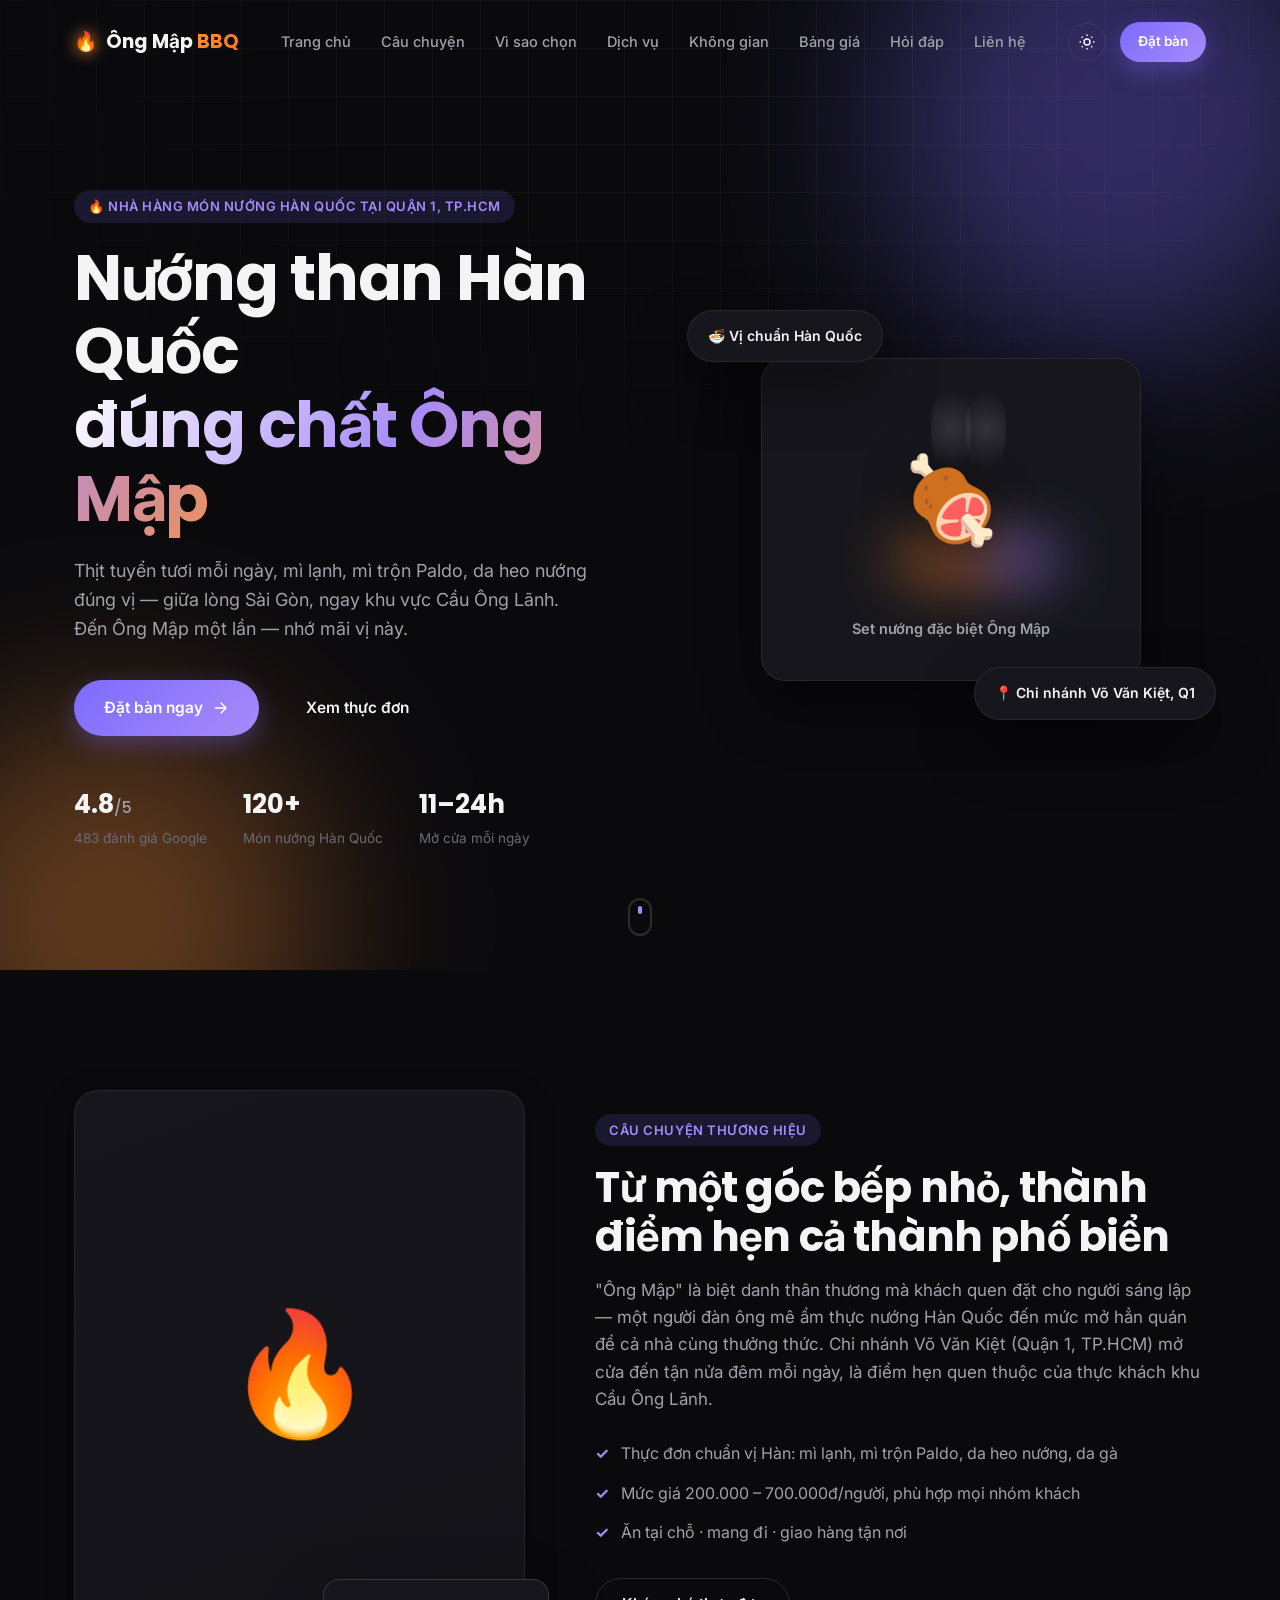
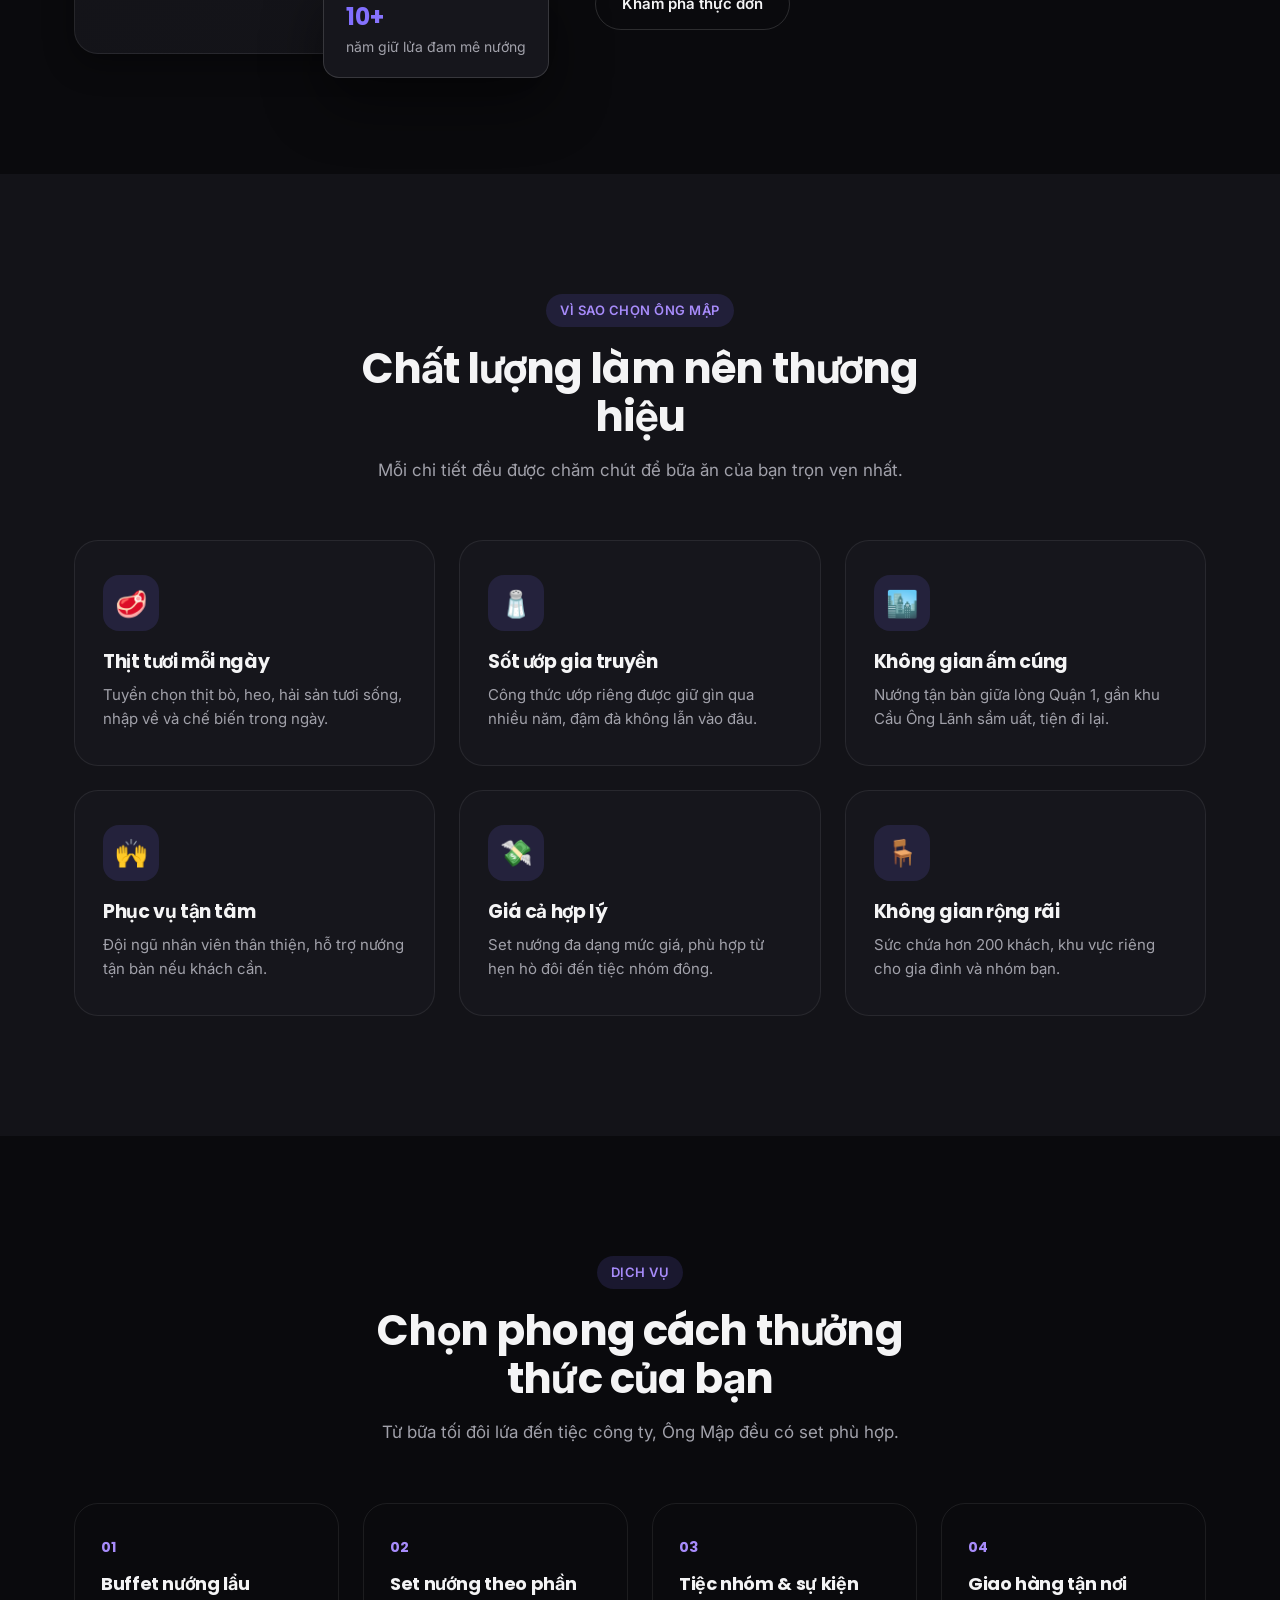
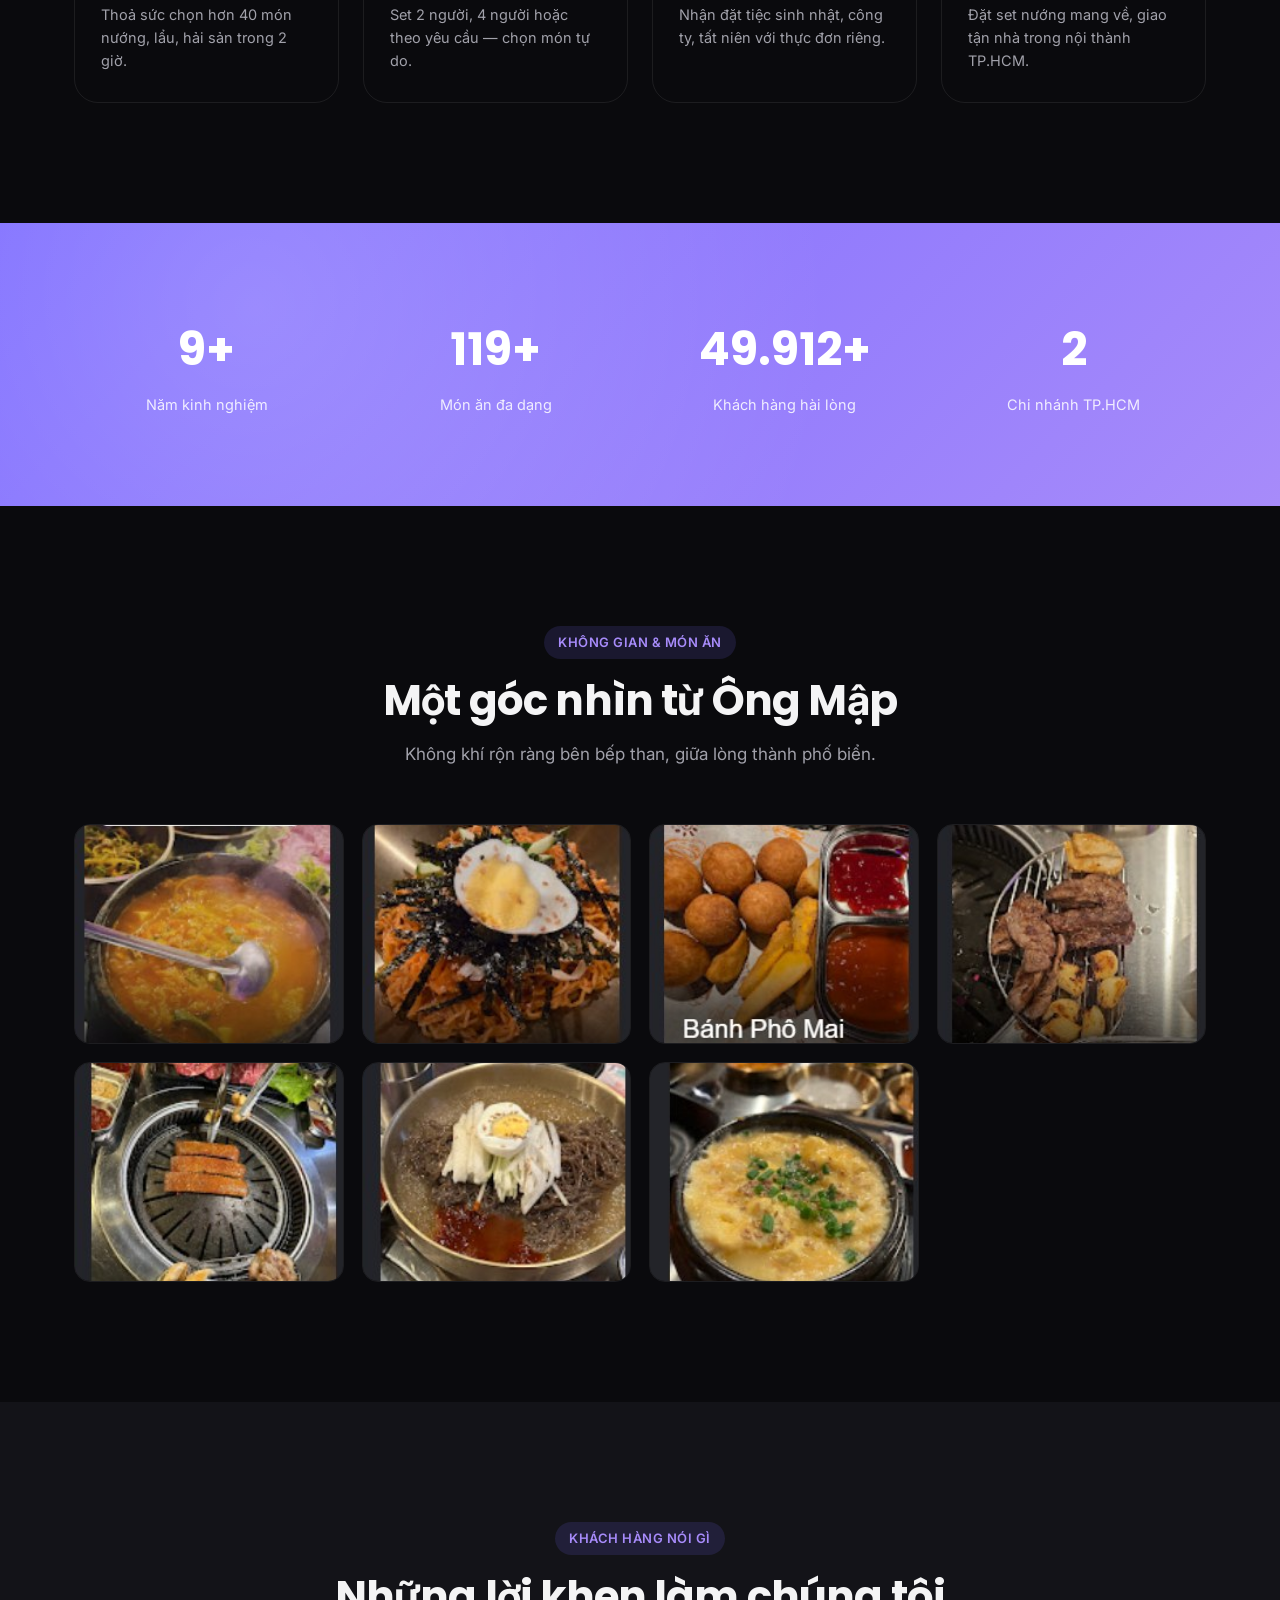
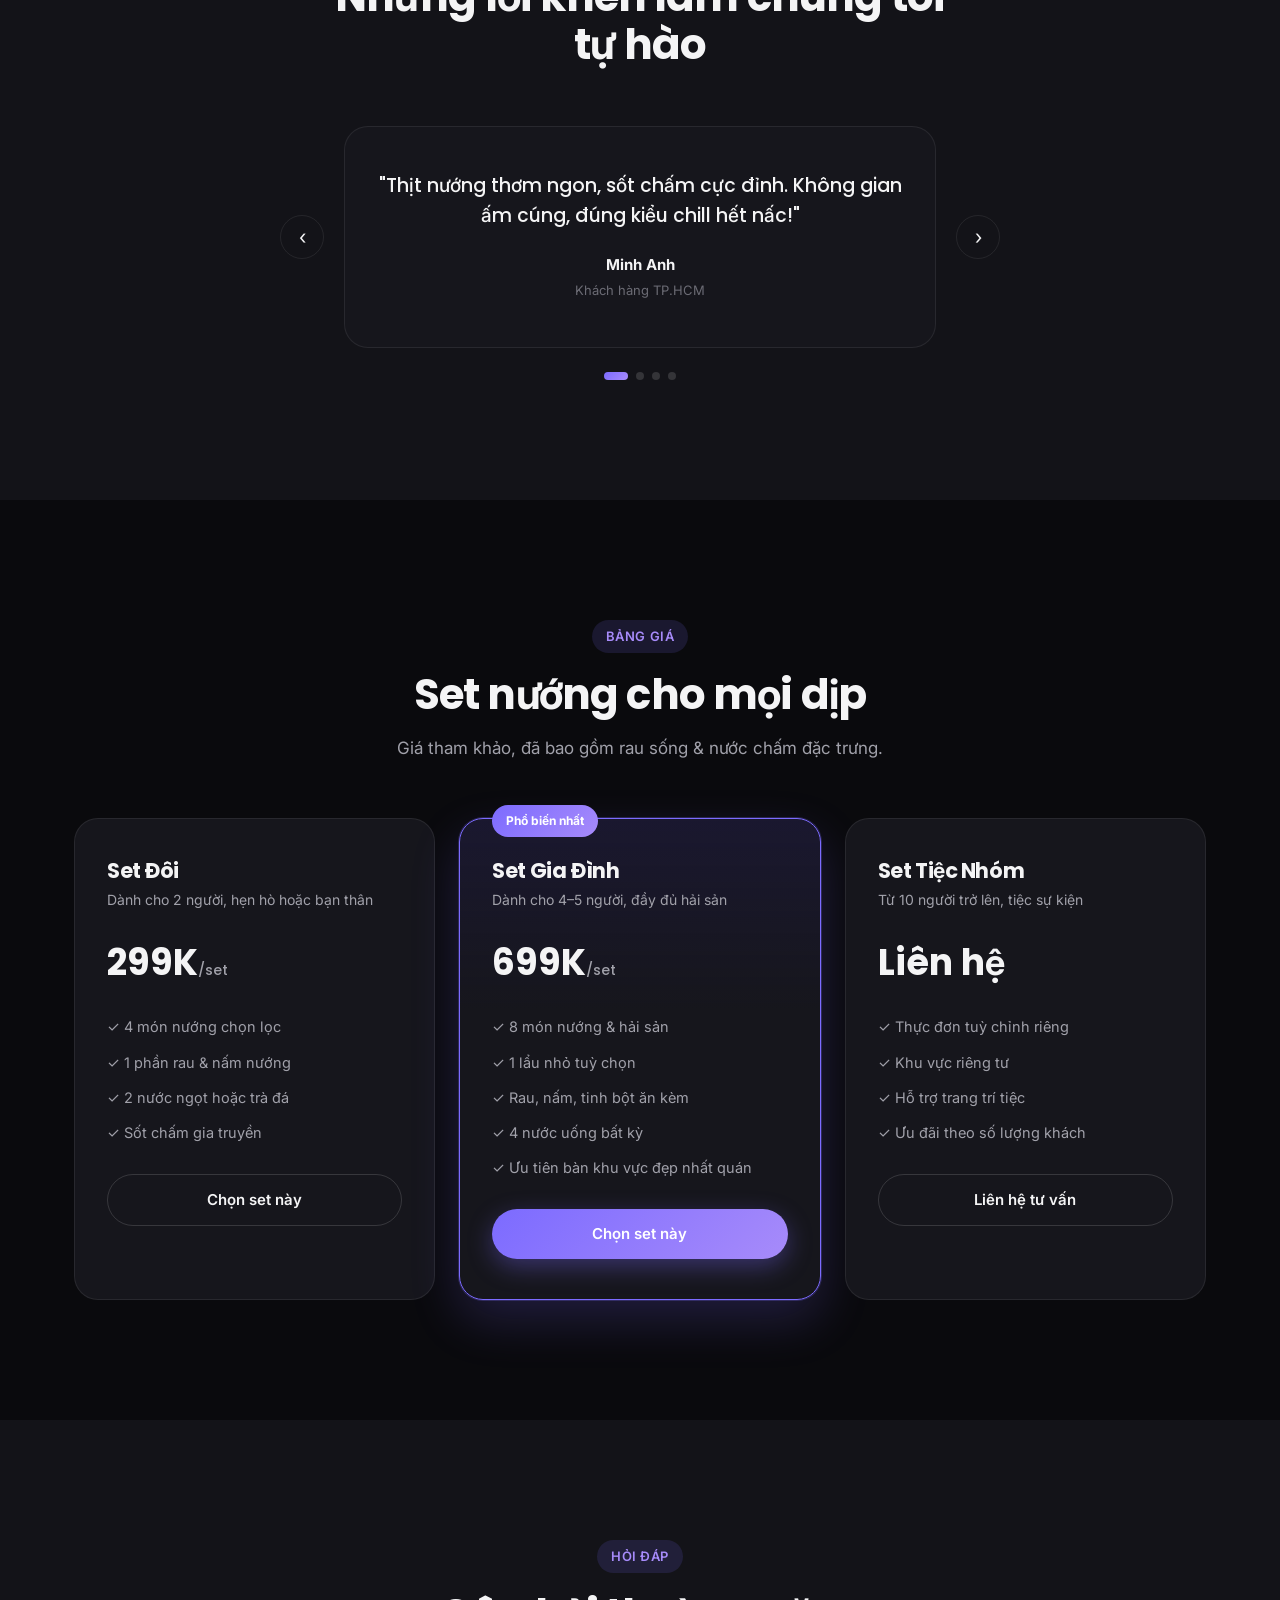
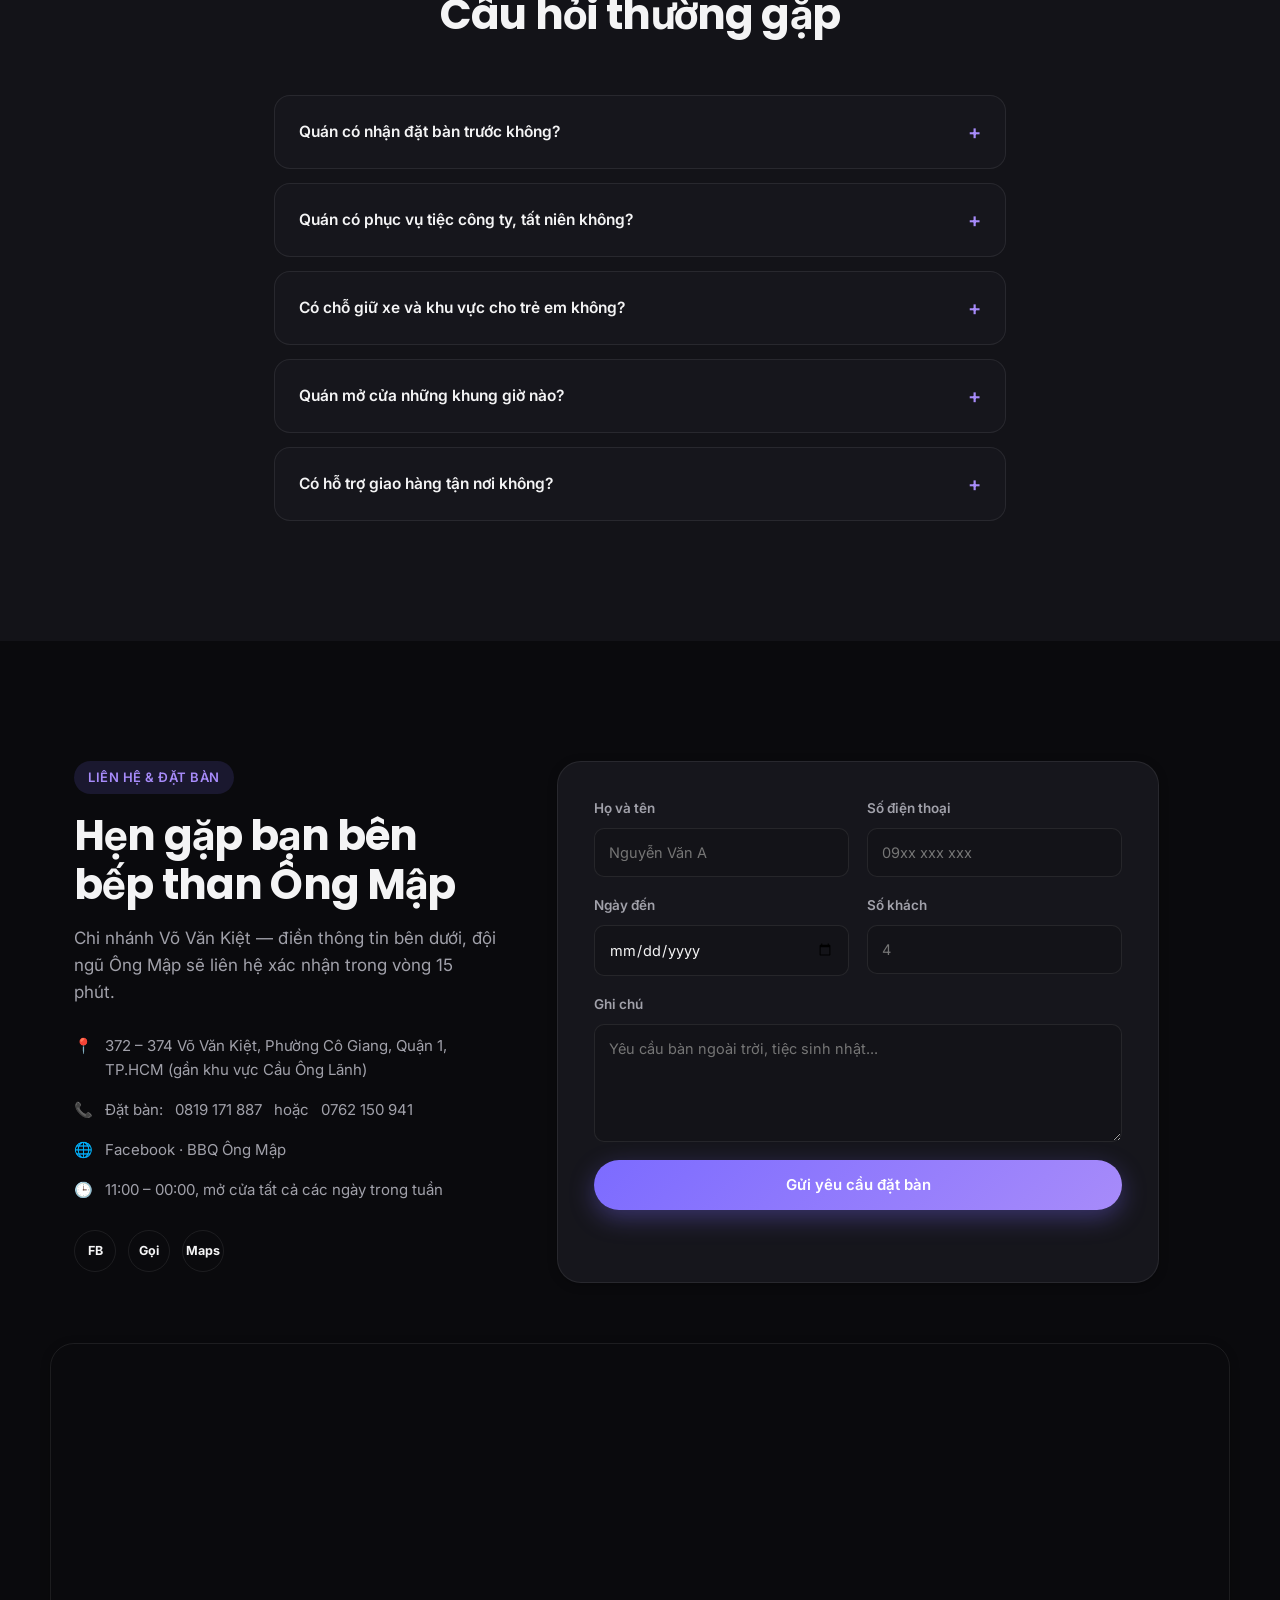
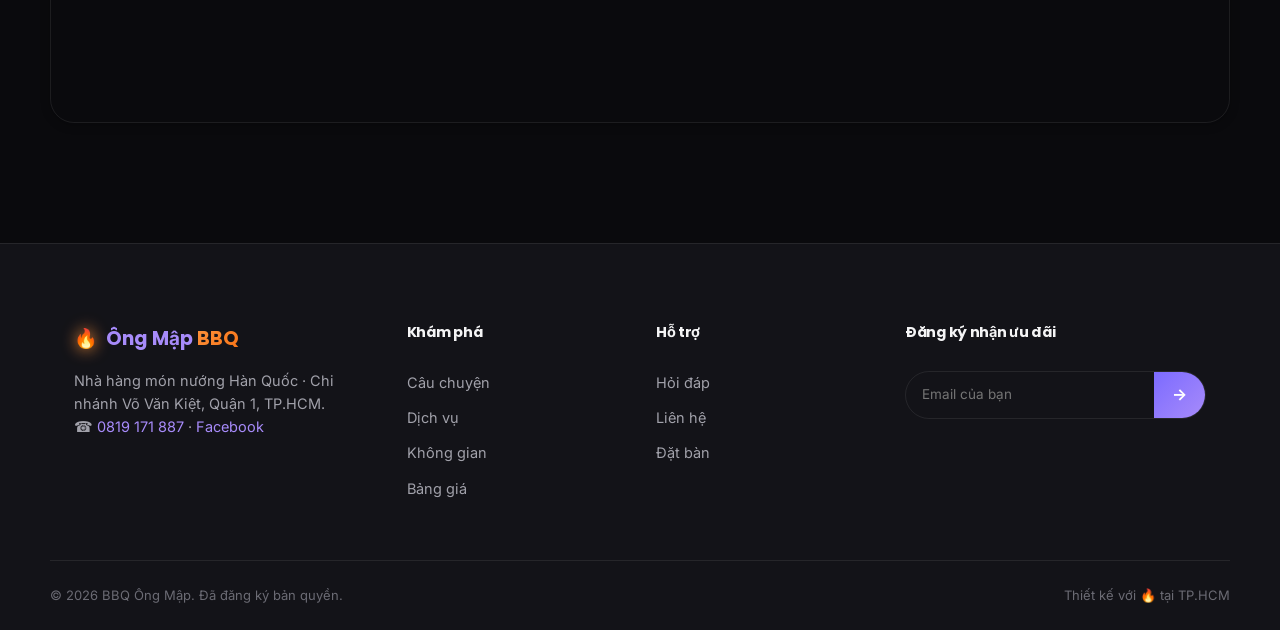
==== index.html @ 16e45ac0 "Add files via upload" ====
<!DOCTYPE html>
<html lang="vi">
<head>
  <meta charset="UTF-8" />
  <meta name="viewport" content="width=device-width, initial-scale=1.0" />
  <title>BBQ Ông Mập | Nhà hàng món nướng Hàn Quốc - Quận 1, TP.HCM</title>
  <meta name="description" content="BBQ Ông Mập — nhà hàng món nướng Hàn Quốc, chi nhánh Võ Văn Kiệt, Quận 1, TP.HCM. Ăn tại chỗ, mang đi, giao hàng. Đặt bàn ngay hôm nay." />
  <meta name="keywords" content="bbq ông mập, nướng hàn quốc quận 1, võ văn kiệt, cầu ông lãnh, đặt bàn bbq" />
  <meta name="author" content="BBQ Ông Mập" />
  <meta name="theme-color" content="#0a0a0d" />

  <!-- Open Graph -->
  <meta property="og:title" content="BBQ Ông Mập" />
  <meta property="og:description" content="Nhà hàng món nướng Hàn Quốc — 372-374 Võ Văn Kiệt, Quận 1, TP.HCM. Mở cửa 11:00 - 00:00 mỗi ngày. Đặt bàn ngay." />
  <meta property="og:type" content="website" />

  <link rel="icon" href="data:image/svg+xml,%3Csvg%20xmlns%3D%27http%3A//www.w3.org/2000/svg%27%20viewBox%3D%270%200%20100%20100%27%3E%3Ctext%20y%3D%27.9em%27%20font-size%3D%2790%27%3E%F0%9F%94%A5%3C/text%3E%3C/svg%3E" />

  <!-- Fonts -->
  <link rel="preconnect" href="https://fonts.googleapis.com" />
  <link rel="preconnect" href="https://fonts.gstatic.com" crossorigin />
  <link href="https://fonts.googleapis.com/css2?family=Poppins:wght@500;600;700;800&family=Inter:wght@400;500;600;700&display=swap" rel="stylesheet" />

  <link rel="stylesheet" href="style.css" />
</head>
<body>

  <!-- ================= LOADER ================= -->
  <div id="loader" class="loader" aria-hidden="true">
    <div class="loader__flame">
      <span></span><span></span><span></span>
    </div>
  </div>

  <!-- ================= NAVBAR ================= -->
  <header class="navbar" id="navbar">
    <div class="container navbar__inner">
      <a href="#home" class="navbar__logo" aria-label="Trang chủ BBQ Ông Mập">
        <span class="navbar__logo-icon">🔥</span>
        <span>Ông Mập <em>BBQ</em></span>
      </a>

      <nav class="navbar__nav" id="navMenu" aria-label="Điều hướng chính">
        <a href="#home">Trang chủ</a>
        <a href="#about">Câu chuyện</a>
        <a href="#features">Vì sao chọn</a>
        <a href="#services">Dịch vụ</a>
        <a href="#gallery">Không gian</a>
        <a href="#pricing">Bảng giá</a>
        <a href="#faq">Hỏi đáp</a>
        <a href="#contact">Liên hệ</a>
      </nav>

      <div class="navbar__actions">
        <button id="themeToggle" class="icon-btn" aria-label="Chuyển giao diện sáng / tối" title="Đổi giao diện">
          <svg class="icon-sun" viewBox="0 0 24 24" fill="none" stroke="currentColor" stroke-width="2"><circle cx="12" cy="12" r="4"/><path d="M12 2v2M12 20v2M4.9 4.9l1.4 1.4M17.7 17.7l1.4 1.4M2 12h2M20 12h2M4.9 19.1l1.4-1.4M17.7 6.3l1.4-1.4"/></svg>
          <svg class="icon-moon" viewBox="0 0 24 24" fill="none" stroke="currentColor" stroke-width="2"><path d="M21 12.8A9 9 0 1 1 11.2 3a7 7 0 0 0 9.8 9.8Z"/></svg>
        </button>
        <a href="#contact" class="btn btn--sm btn--primary">Đặt bàn</a>
        <button id="menuToggle" class="hamburger" aria-label="Mở menu" aria-expanded="false" aria-controls="navMenu">
          <span></span><span></span><span></span>
        </button>
      </div>
    </div>
  </header>

  <main>
    <!-- ================= HERO ================= -->
    <section class="hero" id="home">
      <div class="hero__bg" aria-hidden="true">
        <div class="hero__glow hero__glow--1"></div>
        <div class="hero__glow hero__glow--2"></div>
        <div class="hero__grid"></div>
      </div>

      <div class="container hero__inner">
        <div class="hero__text fade-up">
          <span class="eyebrow">🔥 Nhà hàng món nướng Hàn Quốc tại Quận 1, TP.HCM</span>
          <h1 class="hero__title">
            Nướng than Hàn Quốc<br />
            <span class="text-gradient">đúng chất Ông Mập</span>
          </h1>
          <p class="hero__subtitle">
            Thịt tuyển tươi mỗi ngày, mì lạnh, mì trộn Paldo, da heo nướng đúng vị —
            giữa lòng Sài Gòn, ngay khu vực Cầu Ông Lãnh. Đến Ông Mập một lần — nhớ mãi vị này.
          </p>
          <div class="hero__cta">
            <a href="#contact" class="btn btn--primary btn--lg" data-ripple>
              Đặt bàn ngay
              <svg viewBox="0 0 24 24" fill="none" stroke="currentColor" stroke-width="2"><path d="M5 12h14M13 5l7 7-7 7"/></svg>
            </a>
            <a href="#services" class="btn btn--ghost btn--lg" data-ripple>Xem thực đơn</a>
          </div>

          <div class="hero__badges">
            <div class="hero__badge">
              <strong>4.8<span>/5</span></strong>
              <p>483 đánh giá Google</p>
            </div>
            <div class="hero__badge">
              <strong>120+</strong>
              <p>Món nướng Hàn Quốc</p>
            </div>
            <div class="hero__badge">
              <strong>11–24h</strong>
              <p>Mở cửa mỗi ngày</p>
            </div>
          </div>
        </div>

        <div class="hero__visual fade-up" style="--delay:.15s">
          <div class="hero__card hero__card--main">
            <div class="grill" aria-hidden="true">
              <div class="grill__ember"></div>
              <div class="grill__ember grill__ember--2"></div>
              <div class="grill__smoke"></div>
              <div class="grill__smoke grill__smoke--2"></div>
              <span class="grill__emoji">🍖</span>
            </div>
            <p class="hero__card-caption">Set nướng đặc biệt Ông Mập</p>
          </div>
          <div class="hero__card hero__card--float hero__card--top">🍜 Vị chuẩn Hàn Quốc</div>
          <div class="hero__card hero__card--float hero__card--bottom">📍 Chi nhánh Võ Văn Kiệt, Q1</div>
        </div>
      </div>

      <div class="scroll-cue" aria-hidden="true"><span></span></div>
    </section>

    <!-- ================= ABOUT ================= -->
    <section class="section" id="about">
      <div class="container about">
        <div class="about__visual fade-up">
          <div class="about__frame">
            <span>🔥</span>
          </div>
          <div class="about__stat-chip fade-up" style="--delay:.1s">
            <strong>10+</strong> năm giữ lửa đam mê nướng
          </div>
        </div>
        <div class="about__content fade-up" style="--delay:.1s">
          <span class="eyebrow">Câu chuyện thương hiệu</span>
          <h2 class="section__title">Từ một góc bếp nhỏ, thành điểm hẹn cả thành phố biển</h2>
          <p class="section__desc">
            "Ông Mập" là biệt danh thân thương mà khách quen đặt cho người sáng lập —
            một người đàn ông mê ẩm thực nướng Hàn Quốc đến mức mở hẳn quán để cả nhà
            cùng thưởng thức. Chi nhánh Võ Văn Kiệt (Quận 1, TP.HCM) mở cửa đến tận
            nửa đêm mỗi ngày, là điểm hẹn quen thuộc của thực khách khu Cầu Ông Lãnh.
          </p>
          <ul class="about__list">
            <li><span>✓</span> Thực đơn chuẩn vị Hàn: mì lạnh, mì trộn Paldo, da heo nướng, da gà</li>
            <li><span>✓</span> Mức giá 200.000 – 700.000đ/người, phù hợp mọi nhóm khách</li>
            <li><span>✓</span> Ăn tại chỗ · mang đi · giao hàng tận nơi</li>
          </ul>
          <a href="#services" class="btn btn--outline">Khám phá thực đơn</a>
        </div>
      </div>
    </section>

    <!-- ================= FEATURES ================= -->
    <section class="section section--muted" id="features">
      <div class="container">
        <div class="section__head fade-up">
          <span class="eyebrow">Vì sao chọn Ông Mập</span>
          <h2 class="section__title">Chất lượng làm nên thương hiệu</h2>
          <p class="section__desc">Mỗi chi tiết đều được chăm chút để bữa ăn của bạn trọn vẹn nhất.</p>
        </div>

        <div class="grid grid--3">
          <article class="card fade-up">
            <div class="card__icon">🥩</div>
            <h3>Thịt tươi mỗi ngày</h3>
            <p>Tuyển chọn thịt bò, heo, hải sản tươi sống, nhập về và chế biến trong ngày.</p>
          </article>
          <article class="card fade-up" style="--delay:.05s">
            <div class="card__icon">🧂</div>
            <h3>Sốt ướp gia truyền</h3>
            <p>Công thức ướp riêng được giữ gìn qua nhiều năm, đậm đà không lẫn vào đâu.</p>
          </article>
          <article class="card fade-up" style="--delay:.1s">
            <div class="card__icon">🏙️</div>
            <h3>Không gian ấm cúng</h3>
            <p>Nướng tận bàn giữa lòng Quận 1, gần khu Cầu Ông Lãnh sầm uất, tiện đi lại.</p>
          </article>
          <article class="card fade-up" style="--delay:.15s">
            <div class="card__icon">🙌</div>
            <h3>Phục vụ tận tâm</h3>
            <p>Đội ngũ nhân viên thân thiện, hỗ trợ nướng tận bàn nếu khách cần.</p>
          </article>
          <article class="card fade-up" style="--delay:.2s">
            <div class="card__icon">💸</div>
            <h3>Giá cả hợp lý</h3>
            <p>Set nướng đa dạng mức giá, phù hợp từ hẹn hò đôi đến tiệc nhóm đông.</p>
          </article>
          <article class="card fade-up" style="--delay:.25s">
            <div class="card__icon">🪑</div>
            <h3>Không gian rộng rãi</h3>
            <p>Sức chứa hơn 200 khách, khu vực riêng cho gia đình và nhóm bạn.</p>
          </article>
        </div>
      </div>
    </section>

    <!-- ================= SERVICES ================= -->
    <section class="section" id="services">
      <div class="container">
        <div class="section__head fade-up">
          <span class="eyebrow">Dịch vụ</span>
          <h2 class="section__title">Chọn phong cách thưởng thức của bạn</h2>
          <p class="section__desc">Từ bữa tối đôi lứa đến tiệc công ty, Ông Mập đều có set phù hợp.</p>
        </div>

        <div class="grid grid--4 services">
          <article class="service fade-up">
            <span class="service__num">01</span>
            <h3>Buffet nướng lẩu</h3>
            <p>Thoả sức chọn hơn 40 món nướng, lẩu, hải sản trong 2 giờ.</p>
          </article>
          <article class="service fade-up" style="--delay:.05s">
            <span class="service__num">02</span>
            <h3>Set nướng theo phần</h3>
            <p>Set 2 người, 4 người hoặc theo yêu cầu — chọn món tự do.</p>
          </article>
          <article class="service fade-up" style="--delay:.1s">
            <span class="service__num">03</span>
            <h3>Tiệc nhóm &amp; sự kiện</h3>
            <p>Nhận đặt tiệc sinh nhật, công ty, tất niên với thực đơn riêng.</p>
          </article>
          <article class="service fade-up" style="--delay:.15s">
            <span class="service__num">04</span>
            <h3>Giao hàng tận nơi</h3>
            <p>Đặt set nướng mang về, giao tận nhà trong nội thành TP.HCM.</p>
          </article>
        </div>
      </div>
    </section>

    <!-- ================= STATISTICS ================= -->
    <section class="stats" id="stats">
      <div class="container grid grid--4">
        <div class="stat fade-up">
          <span class="stat__num" data-count="10">0</span><span class="stat__suffix">+</span>
          <p>Năm kinh nghiệm</p>
        </div>
        <div class="stat fade-up" style="--delay:.05s">
          <span class="stat__num" data-count="120">0</span><span class="stat__suffix">+</span>
          <p>Món ăn đa dạng</p>
        </div>
        <div class="stat fade-up" style="--delay:.1s">
          <span class="stat__num" data-count="50000">0</span><span class="stat__suffix">+</span>
          <p>Khách hàng hài lòng</p>
        </div>
        <div class="stat fade-up" style="--delay:.15s">
          <span class="stat__num" data-count="3">0</span><span class="stat__suffix"></span>
          <p>Chi nhánh TP.HCM</p>
        </div>
      </div>
    </section>

    <!-- ================= GALLERY ================= -->
    <section class="section" id="gallery">
      <div class="container">
        <div class="section__head fade-up">
          <span class="eyebrow">Không gian &amp; món ăn</span>
          <h2 class="section__title">Một góc nhìn từ Ông Mập</h2>
          <p class="section__desc">Không khí rộn ràng bên bếp than, giữa lòng thành phố biển.</p>
        </div>

        <div class="gallery">
          <figure class="gallery__item fade-up">
            <img src="[data-uri]" alt="Kimchi jjigae Ông Mập" loading="lazy" width="228" height="287" class="gallery__img" />
            <figcaption>Kimchi</figcaption>
          </figure>
          <figure class="gallery__item fade-up" style="--delay:.05s">
            <img src="[data-uri]" alt="Mì trộn Hàn Quốc" loading="lazy" width="228" height="287" class="gallery__img" />
            <figcaption>Mì Trộn</figcaption>
          </figure>
          <figure class="gallery__item fade-up" style="--delay:.1s">
            <img src="[data-uri]" alt="Bánh phô mai viên chiên" loading="lazy" width="229" height="287" class="gallery__img" />
            <figcaption>Bánh Phô Mai Viên</figcaption>
          </figure>
          <figure class="gallery__item fade-up" style="--delay:.15s">
            <img src="[data-uri]" alt="Ẩn chỉ sạn và galbisal nướng" loading="lazy" width="228" height="287" class="gallery__img" />
            <figcaption>Ẩn Chỉ Sạn &amp; Galbisal</figcaption>
          </figure>
          <figure class="gallery__item fade-up" style="--delay:.2s">
            <img src="[data-uri]" alt="Nướng tận bàn phong cách Hàn Quốc" loading="lazy" width="229" height="287" class="gallery__img" />
            <figcaption>Nướng Tận Bàn</figcaption>
          </figure>
          <figure class="gallery__item fade-up" style="--delay:.25s">
            <img src="[data-uri]" alt="Mì lạnh naengmyeon" loading="lazy" width="228" height="287" class="gallery__img" />
            <figcaption>Mì Lạnh</figcaption>
          </figure>
          <figure class="gallery__item fade-up" style="--delay:.3s">
            <img src="[data-uri]" alt="Canh trứng hấp nóng hổi" loading="lazy" width="229" height="287" class="gallery__img" />
            <figcaption>Canh Trứng Hấp</figcaption>
          </figure>
        </div>
      </div>
    </section>

    <!-- ================= TESTIMONIALS ================= -->
    <section class="section section--muted" id="testimonials">
      <div class="container">
        <div class="section__head fade-up">
          <span class="eyebrow">Khách hàng nói gì</span>
          <h2 class="section__title">Những lời khen làm chúng tôi tự hào</h2>
        </div>

        <div class="testimonial fade-up" id="testimonial" data-index="0">
          <button class="testimonial__arrow testimonial__arrow--prev" id="testiPrev" aria-label="Đánh giá trước">‹</button>

          <div class="testimonial__track" id="testiTrack">
            <blockquote class="testimonial__slide">
              <p>"Thịt nướng thơm ngon, sốt chấm cực đỉnh. Không gian ấm cúng, đúng kiểu chill hết nấc!"</p>
              <footer><strong>Minh Anh</strong><span>Khách hàng TP.HCM</span></footer>
            </blockquote>
            <blockquote class="testimonial__slide">
              <p>"Đặt tiệc công ty 30 người, phục vụ rất chu đáo, món ăn ra nhanh và luôn nóng hổi."</p>
              <footer><strong>Quốc Huy</strong><span>Quản lý doanh nghiệp</span></footer>
            </blockquote>
            <blockquote class="testimonial__slide">
              <p>"Gia đình mình quay lại đây lần thứ 5 rồi, các bé rất thích hải sản nướng ở đây."</p>
              <footer><strong>Thu Trang</strong><span>Khách hàng Quận 1, TP.HCM</span></footer>
            </blockquote>
            <blockquote class="testimonial__slide">
              <p>"Không gian đẹp, giá hợp lý so với chất lượng. Chắc chắn sẽ giới thiệu cho bạn bè."</p>
              <footer><strong>Đăng Khoa</strong><span>Food blogger</span></footer>
            </blockquote>
          </div>

          <button class="testimonial__arrow testimonial__arrow--next" id="testiNext" aria-label="Đánh giá tiếp theo">›</button>
        </div>

        <div class="testimonial__dots" id="testiDots"></div>
      </div>
    </section>

    <!-- ================= PRICING ================= -->
    <section class="section" id="pricing">
      <div class="container">
        <div class="section__head fade-up">
          <span class="eyebrow">Bảng giá</span>
          <h2 class="section__title">Set nướng cho mọi dịp</h2>
          <p class="section__desc">Giá tham khảo, đã bao gồm rau sống &amp; nước chấm đặc trưng.</p>
        </div>

        <div class="grid grid--3 pricing">
          <article class="price-card fade-up">
            <h3>Set Đôi</h3>
            <p class="price-card__desc">Dành cho 2 người, hẹn hò hoặc bạn thân</p>
            <div class="price-card__price">299K<span>/set</span></div>
            <ul>
              <li>✓ 4 món nướng chọn lọc</li>
              <li>✓ 1 phần rau &amp; nấm nướng</li>
              <li>✓ 2 nước ngọt hoặc trà đá</li>
              <li>✓ Sốt chấm gia truyền</li>
            </ul>
            <a href="#contact" class="btn btn--outline btn--block">Chọn set này</a>
          </article>

          <article class="price-card price-card--highlight fade-up" style="--delay:.05s">
            <span class="price-card__tag">Phổ biến nhất</span>
            <h3>Set Gia Đình</h3>
            <p class="price-card__desc">Dành cho 4–5 người, đầy đủ hải sản</p>
            <div class="price-card__price">699K<span>/set</span></div>
            <ul>
              <li>✓ 8 món nướng &amp; hải sản</li>
              <li>✓ 1 lẩu nhỏ tuỳ chọn</li>
              <li>✓ Rau, nấm, tinh bột ăn kèm</li>
              <li>✓ 4 nước uống bất kỳ</li>
              <li>✓ Ưu tiên bàn khu vực đẹp nhất quán</li>
            </ul>
            <a href="#contact" class="btn btn--primary btn--block">Chọn set này</a>
          </article>

          <article class="price-card fade-up" style="--delay:.1s">
            <h3>Set Tiệc Nhóm</h3>
            <p class="price-card__desc">Từ 10 người trở lên, tiệc sự kiện</p>
            <div class="price-card__price">Liên hệ</div>
            <ul>
              <li>✓ Thực đơn tuỳ chỉnh riêng</li>
              <li>✓ Khu vực riêng tư</li>
              <li>✓ Hỗ trợ trang trí tiệc</li>
              <li>✓ Ưu đãi theo số lượng khách</li>
            </ul>
            <a href="#contact" class="btn btn--outline btn--block">Liên hệ tư vấn</a>
          </article>
        </div>
      </div>
    </section>

    <!-- ================= FAQ ================= -->
    <section class="section section--muted" id="faq">
      <div class="container faq">
        <div class="section__head fade-up">
          <span class="eyebrow">Hỏi đáp</span>
          <h2 class="section__title">Câu hỏi thường gặp</h2>
        </div>

        <div class="faq__list fade-up">
          <div class="faq__item">
            <button class="faq__q" aria-expanded="false">
              Quán có nhận đặt bàn trước không?
              <span class="faq__icon">+</span>
            </button>
            <div class="faq__a"><p>Có. Bạn có thể đặt bàn qua form liên hệ, hotline hoặc fanpage. Nên đặt trước 2–3 giờ vào cuối tuần để có chỗ ngồi ưng ý.</p></div>
          </div>
          <div class="faq__item">
            <button class="faq__q" aria-expanded="false">
              Quán có phục vụ tiệc công ty, tất niên không?
              <span class="faq__icon">+</span>
            </button>
            <div class="faq__a"><p>Ông Mập nhận đặt tiệc từ 10 khách trở lên với thực đơn tuỳ chỉnh, khu vực riêng và hỗ trợ trang trí theo yêu cầu.</p></div>
          </div>
          <div class="faq__item">
            <button class="faq__q" aria-expanded="false">
              Có chỗ giữ xe và khu vực cho trẻ em không?
              <span class="faq__icon">+</span>
            </button>
            <div class="faq__a"><p>Quán có bãi giữ xe miễn phí và khu vực bàn ghế phù hợp cho gia đình có trẻ nhỏ, gần khu vui chơi ngoài trời.</p></div>
          </div>
          <div class="faq__item">
            <button class="faq__q" aria-expanded="false">
              Quán mở cửa những khung giờ nào?
              <span class="faq__icon">+</span>
            </button>
            <div class="faq__a"><p>Ông Mập mở cửa từ 11:00 đến 00:00 tất cả các ngày trong tuần, kể cả lễ Tết (trừ thông báo riêng).</p></div>
          </div>
          <div class="faq__item">
            <button class="faq__q" aria-expanded="false">
              Có hỗ trợ giao hàng tận nơi không?
              <span class="faq__icon">+</span>
            </button>
            <div class="faq__a"><p>Có, quán giao set nướng mang về trong bán kính nội thành TP.HCM. Vui lòng gọi hotline để được hỗ trợ đặt hàng nhanh nhất.</p></div>
          </div>
        </div>
      </div>
    </section>

    <!-- ================= CONTACT ================= -->
    <section class="section" id="contact">
      <div class="container contact">
        <div class="contact__info fade-up">
          <span class="eyebrow">Liên hệ &amp; đặt bàn</span>
          <h2 class="section__title">Hẹn gặp bạn bên bếp than Ông Mập</h2>
          <p class="section__desc">Chi nhánh Võ Văn Kiệt — điền thông tin bên dưới, đội ngũ Ông Mập sẽ liên hệ xác nhận trong vòng 15 phút.</p>

          <ul class="contact__list">
            <li><span>📍</span> 372 – 374 Võ Văn Kiệt, Phường Cô Giang, Quận 1, TP.HCM (gần khu vực Cầu Ông Lãnh)</li>
            <li><span>📞</span> Đặt bàn: <a href="tel:0819171887">0819 171 887</a> hoặc <a href="tel:0762150941">0762 150 941</a></li>
            <li><span>🌐</span> <a href="https://www.facebook.com/profile.php?id=100095370390204" target="_blank" rel="noopener">Facebook · BBQ Ông Mập</a></li>
            <li><span>🕒</span> 11:00 – 00:00, mở cửa tất cả các ngày trong tuần</li>
          </ul>

          <div class="contact__socials">
            <a href="https://www.facebook.com/profile.php?id=100095370390204" target="_blank" rel="noopener" aria-label="Facebook">FB</a>
            <a href="tel:0819171887" aria-label="Gọi điện">Gọi</a>
            <a href="https://www.google.com/maps/search/?api=1&query=372-374+V%C3%B5+V%C4%83n+Ki%E1%BB%87t+Ph%C6%B0%E1%BB%9Dng+C%C3%B4+Giang+Qu%E1%BA%ADn+1+TP.HCM" target="_blank" rel="noopener" aria-label="Chỉ đường Google Maps">Maps</a>
          </div>
        </div>

        <form class="contact__form fade-up" id="contactForm" style="--delay:.1s" novalidate>
          <input type="checkbox" name="botcheck" style="display:none" tabindex="-1" autocomplete="off" />
          <div class="form-row">
            <div class="form-group">
              <label for="name">Họ và tên</label>
              <input type="text" id="name" name="name" placeholder="Nguyễn Văn A" required />
            </div>
            <div class="form-group">
              <label for="phone">Số điện thoại</label>
              <input type="tel" id="phone" name="phone" placeholder="09xx xxx xxx" required />
            </div>
          </div>
          <div class="form-row">
            <div class="form-group">
              <label for="date">Ngày đến</label>
              <input type="date" id="date" name="date" />
            </div>
            <div class="form-group">
              <label for="guests">Số khách</label>
              <input type="number" id="guests" name="guests" min="1" placeholder="4" />
            </div>
          </div>
          <div class="form-group">
            <label for="message">Ghi chú</label>
            <textarea id="message" name="message" rows="4" placeholder="Yêu cầu bàn ngoài trời, tiệc sinh nhật..."></textarea>
          </div>
          <button type="submit" class="btn btn--primary btn--block" data-ripple>Gửi yêu cầu đặt bàn</button>
          <p class="form-note" id="formNote" role="status" aria-live="polite"></p>
        </form>
      </div>

      <div class="container map-wrap fade-up" style="--delay:.15s">
        <iframe
          src="https://www.google.com/maps?q=372-374+V%C3%B5+V%C4%83n+Ki%E1%BB%87t%2C+Ph%C6%B0%E1%BB%9Dng+C%C3%B4+Giang%2C+Qu%E1%BA%ADn+1%2C+TP.HCM&output=embed"
          width="100%" height="100%" style="border:0;" loading="lazy"
          referrerpolicy="no-referrer-when-downgrade"
          title="Bản đồ BBQ Ông Mập - Chi nhánh Võ Văn Kiệt"></iframe>
      </div>
    </section>
  </main>

  <!-- ================= FOOTER ================= -->
  <footer class="footer">
    <div class="container footer__inner">
      <div class="footer__brand">
        <a href="#home" class="navbar__logo">
          <span class="navbar__logo-icon">🔥</span>
          <span>Ông Mập <em>BBQ</em></span>
        </a>
        <p>Nhà hàng món nướng Hàn Quốc · Chi nhánh Võ Văn Kiệt, Quận 1, TP.HCM.<br />
          ☎ <a href="tel:0819171887">0819 171 887</a> · <a href="https://www.facebook.com/profile.php?id=100095370390204" target="_blank" rel="noopener">Facebook</a></p>
      </div>

      <div class="footer__col">
        <h4>Khám phá</h4>
        <a href="#about">Câu chuyện</a>
        <a href="#services">Dịch vụ</a>
        <a href="#gallery">Không gian</a>
        <a href="#pricing">Bảng giá</a>
      </div>

      <div class="footer__col">
        <h4>Hỗ trợ</h4>
        <a href="#faq">Hỏi đáp</a>
        <a href="#contact">Liên hệ</a>
        <a href="#contact">Đặt bàn</a>
      </div>

      <div class="footer__col">
        <h4>Đăng ký nhận ưu đãi</h4>
        <form class="footer__newsletter" id="newsletterForm">
          <input type="email" placeholder="Email của bạn" required aria-label="Email" />
          <button type="submit" aria-label="Đăng ký">→</button>
        </form>
      </div>
    </div>

    <div class="container footer__bottom">
      <p>© <span id="year"></span> BBQ Ông Mập. Đã đăng ký bản quyền.</p>
      <p>Thiết kế với 🔥 tại TP.HCM</p>
    </div>
  </footer>

  <a href="#home" id="backToTop" class="back-to-top" aria-label="Lên đầu trang">↑</a>

  <script src="script.js"></script>
</body>
</html>
---- style.css ----
/* ==========================================================================
   BBQ ÔNG MẬP VŨNG TÀU — STYLESHEET
   Cấu trúc: 1.Reset 2.Tokens 3.Base 4.Utilities 5.Loader 6.Navbar
   7.Hero 8.Sections chung 9.About 10.Features/Cards 11.Services
   12.Stats 13.Gallery 14.Testimonials 15.Pricing 16.FAQ 17.Contact
   18.Footer 19.Buttons 20.Animations 21.Responsive
   ========================================================================== */

/* ----------------------------- 1. RESET ---------------------------------- */
*, *::before, *::after { box-sizing: border-box; margin: 0; padding: 0; }
html { scroll-behavior: smooth; }
img, svg { display: block; max-width: 100%; }
a { text-decoration: none; color: inherit; }
button { font: inherit; cursor: pointer; border: none; background: none; color: inherit; }
ul { list-style: none; }
input, textarea { font: inherit; color: inherit; }

/* ----------------------------- 2. DESIGN TOKENS --------------------------- */
:root {
  /* Dark theme (mặc định) */
  --bg: #0a0a0d;
  --bg-elevated: #131318;
  --bg-card: #16161c;
  --bg-card-hover: #1c1c24;
  --border: rgba(255, 255, 255, 0.08);
  --border-strong: rgba(255, 255, 255, 0.14);
  --text: #f4f4f5;
  --text-muted: #a1a1aa;
  --text-dim: #6b6b74;

  --accent-1: #7c6bff;
  --accent-2: #a78bfa;
  --accent-soft: rgba(124, 107, 255, 0.14);
  --ember-1: #fb923c;
  --ember-2: #f97316;

  --gradient-brand: linear-gradient(135deg, var(--accent-1), var(--accent-2));
  --gradient-ember: linear-gradient(135deg, var(--ember-1), var(--ember-2));
  --gradient-text: linear-gradient(120deg, #ffffff 0%, var(--accent-2) 55%, var(--ember-1) 110%);

  --shadow-sm: 0 2px 10px rgba(0,0,0,.25);
  --shadow-md: 0 10px 30px rgba(0,0,0,.35);
  --shadow-lg: 0 25px 60px rgba(0,0,0,.45);
  --shadow-glow: 0 0 0 1px rgba(124,107,255,.25), 0 20px 50px rgba(124,107,255,.20);

  --radius-sm: 10px;
  --radius-md: 16px;
  --radius-lg: 24px;
  --radius-full: 999px;

  --font-display: 'Poppins', 'Inter', sans-serif;
  --font-body: 'Inter', sans-serif;

  --ease: cubic-bezier(.16,.84,.44,1);
  --container: 1180px;
}

[data-theme="light"] {
  --bg: #fafaf9;
  --bg-elevated: #ffffff;
  --bg-card: #ffffff;
  --bg-card-hover: #f4f4f6;
  --border: rgba(15, 15, 20, 0.08);
  --border-strong: rgba(15, 15, 20, 0.14);
  --text: #18181b;
  --text-muted: #52525b;
  --text-dim: #8b8b93;
  --accent-soft: rgba(124, 107, 255, 0.10);
  --shadow-sm: 0 2px 10px rgba(20,20,30,.06);
  --shadow-md: 0 10px 30px rgba(20,20,30,.08);
  --shadow-lg: 0 25px 60px rgba(20,20,30,.12);
}

/* ----------------------------- 3. BASE ------------------------------------ */
body {
  font-family: var(--font-body);
  background: var(--bg);
  color: var(--text);
  line-height: 1.6;
  -webkit-font-smoothing: antialiased;
  overflow-x: hidden;
  transition: background .4s var(--ease), color .4s var(--ease);
}

h1, h2, h3, h4 { font-family: var(--font-display); font-weight: 700; line-height: 1.15; letter-spacing: -0.02em; }

::selection { background: var(--accent-1); color: #fff; }

::-webkit-scrollbar { width: 10px; }
::-webkit-scrollbar-track { background: var(--bg); }
::-webkit-scrollbar-thumb { background: var(--border-strong); border-radius: 10px; }

/* Focus visible cho accessibility */
a:focus-visible, button:focus-visible, input:focus-visible, textarea:focus-visible {
  outline: 2px solid var(--accent-1);
  outline-offset: 3px;
  border-radius: 4px;
}

/* ----------------------------- 4. UTILITIES ------------------------------- */
.container { max-width: var(--container); margin: 0 auto; padding: 0 24px; }

.eyebrow {
  display: inline-flex; align-items: center; gap: 6px;
  font-size: 13px; font-weight: 600; letter-spacing: .04em;
  color: var(--accent-2); text-transform: uppercase;
  background: var(--accent-soft);
  padding: 6px 14px; border-radius: var(--radius-full);
  margin-bottom: 18px;
}

.text-gradient {
  background: var(--gradient-text);
  -webkit-background-clip: text; background-clip: text; color: transparent;
}

.section { padding: 120px 0; position: relative; }
.section--muted { background: var(--bg-elevated); }
.section__head { max-width: 620px; margin: 0 auto 56px; text-align: center; }
.section__title { font-size: clamp(28px, 4vw, 42px); margin-bottom: 16px; }
.section__desc { color: var(--text-muted); font-size: 17px; }

.grid { display: grid; gap: 24px; }
.grid--3 { grid-template-columns: repeat(3, 1fr); }
.grid--4 { grid-template-columns: repeat(4, 1fr); }

/* Fade-up scroll reveal */
.fade-up {
  opacity: 0;
  transform: translateY(28px);
  transition: opacity .7s var(--ease), transform .7s var(--ease);
  transition-delay: var(--delay, 0s);
}
.fade-up.in-view { opacity: 1; transform: translateY(0); }

@media (prefers-reduced-motion: reduce) {
  * { animation-duration: 0.001ms !important; animation-iteration-count: 1 !important; transition-duration: 0.001ms !important; scroll-behavior: auto !important; }
}

/* ----------------------------- 5. LOADER ----------------------------------- */
.loader {
  position: fixed; inset: 0; z-index: 9999;
  background: var(--bg);
  display: flex; align-items: center; justify-content: center;
  transition: opacity .6s var(--ease), visibility .6s var(--ease);
}
.loader.is-hidden { opacity: 0; visibility: hidden; pointer-events: none; }
.loader__flame { display: flex; gap: 8px; }
.loader__flame span {
  width: 10px; height: 34px; border-radius: 50px;
  background: var(--gradient-ember);
  animation: flame 1s ease-in-out infinite;
  box-shadow: 0 0 18px var(--ember-1);
}
.loader__flame span:nth-child(2) { animation-delay: .15s; background: var(--gradient-brand); box-shadow: 0 0 18px var(--accent-1); }
.loader__flame span:nth-child(3) { animation-delay: .3s; }
@keyframes flame { 0%, 100% { transform: scaleY(1); } 50% { transform: scaleY(0.4); } }

/* ----------------------------- 6. NAVBAR ----------------------------------- */
.navbar {
  position: fixed; top: 0; left: 0; right: 0; z-index: 1000;
  padding: 22px 0;
  transition: background .4s var(--ease), padding .4s var(--ease), border-color .4s var(--ease), backdrop-filter .4s;
  border-bottom: 1px solid transparent;
}
.navbar.is-scrolled {
  padding: 14px 0;
  background: color-mix(in srgb, var(--bg) 78%, transparent);
  backdrop-filter: blur(16px) saturate(160%);
  -webkit-backdrop-filter: blur(16px) saturate(160%);
  border-bottom: 1px solid var(--border);
  box-shadow: var(--shadow-sm);
}
.navbar__inner { display: flex; align-items: center; justify-content: space-between; gap: 24px; }
.navbar__logo { display: flex; align-items: center; gap: 8px; font-family: var(--font-display); font-weight: 700; font-size: 19px; }
.navbar__logo em { font-style: normal; background: var(--gradient-ember); -webkit-background-clip: text; background-clip: text; color: transparent; }
.navbar__logo-icon { filter: drop-shadow(0 0 8px var(--ember-1)); }

.navbar__nav { display: flex; gap: 30px; }
.navbar__nav a { font-size: 14.5px; font-weight: 500; color: var(--text-muted); position: relative; padding: 4px 0; transition: color .25s; }
.navbar__nav a::after {
  content: ''; position: absolute; left: 0; bottom: -2px; width: 0; height: 2px;
  background: var(--gradient-brand); transition: width .3s var(--ease); border-radius: 2px;
}
.navbar__nav a:hover { color: var(--text); }
.navbar__nav a:hover::after { width: 100%; }

.navbar__actions { display: flex; align-items: center; gap: 14px; }

.icon-btn {
  width: 38px; height: 38px; border-radius: var(--radius-full);
  display: flex; align-items: center; justify-content: center;
  border: 1px solid var(--border); color: var(--text);
  transition: background .25s, transform .25s, border-color .25s;
}
.icon-btn:hover { background: var(--bg-card-hover); transform: translateY(-2px); border-color: var(--border-strong); }
.icon-btn svg { width: 18px; height: 18px; }
.icon-moon { display: none; }
[data-theme="light"] .icon-sun { display: none; }
[data-theme="light"] .icon-moon { display: block; }

.hamburger { display: none; flex-direction: column; gap: 5px; width: 24px; }
.hamburger span { height: 2px; width: 100%; background: var(--text); border-radius: 2px; transition: transform .3s var(--ease), opacity .3s var(--ease); }
.hamburger.is-open span:nth-child(1) { transform: translateY(7px) rotate(45deg); }
.hamburger.is-open span:nth-child(2) { opacity: 0; }
.hamburger.is-open span:nth-child(3) { transform: translateY(-7px) rotate(-45deg); }

/* ----------------------------- 7. HERO ------------------------------------- */
.hero {
  position: relative;
  padding: 190px 0 120px;
  overflow: hidden;
}
.hero__bg { position: absolute; inset: 0; z-index: -1; }
.hero__glow { position: absolute; border-radius: 50%; filter: blur(90px); opacity: .35; }
.hero__glow--1 { width: 480px; height: 480px; background: var(--accent-1); top: -120px; right: -80px; animation: float 9s ease-in-out infinite; }
.hero__glow--2 { width: 420px; height: 420px; background: var(--ember-1); bottom: -160px; left: -100px; animation: float 11s ease-in-out infinite reverse; }
.hero__grid {
  position: absolute; inset: 0;
  background-image: linear-gradient(var(--border) 1px, transparent 1px), linear-gradient(90deg, var(--border) 1px, transparent 1px);
  background-size: 48px 48px;
  mask-image: radial-gradient(ellipse 60% 50% at 50% 0%, black 40%, transparent 100%);
  opacity: .5;
}
@keyframes float { 0%,100% { transform: translate(0,0); } 50% { transform: translate(-20px, 30px); } }

.hero__inner { display: grid; grid-template-columns: 1.05fr .95fr; gap: 60px; align-items: center; }

.hero__title { font-size: clamp(38px, 5.4vw, 64px); margin-bottom: 22px; }
.hero__subtitle { font-size: 18px; color: var(--text-muted); max-width: 520px; margin-bottom: 36px; }
.hero__cta { display: flex; gap: 16px; flex-wrap: wrap; margin-bottom: 48px; }
.hero__cta svg { width: 18px; height: 18px; }

.hero__badges { display: flex; gap: 36px; }
.hero__badge strong { font-family: var(--font-display); font-size: 26px; }
.hero__badge strong span { font-size: 15px; color: var(--text-muted); font-weight: 500; }
.hero__badge p { font-size: 13.5px; color: var(--text-dim); margin-top: 2px; }

.hero__visual { position: relative; display: flex; justify-content: center; align-items: center; min-height: 420px; }
.hero__card {
  background: var(--bg-card);
  border: 1px solid var(--border);
  border-radius: var(--radius-lg);
  box-shadow: var(--shadow-lg);
}
.hero__card--main {
  width: 100%; max-width: 380px; padding: 40px; text-align: center;
  backdrop-filter: blur(10px);
}
.grill { position: relative; height: 200px; display: flex; align-items: center; justify-content: center; }
.grill__emoji { font-size: 84px; filter: drop-shadow(0 10px 25px rgba(0,0,0,.4)); animation: bob 4s ease-in-out infinite; z-index: 2; }
.grill__ember, .grill__ember--2 {
  position: absolute; bottom: 20px; width: 120px; height: 40px; border-radius: 50%;
  background: var(--gradient-ember); filter: blur(30px); opacity: .7;
  animation: pulse 2.4s ease-in-out infinite;
}
.grill__ember--2 { width: 80px; left: 60%; animation-delay: .8s; background: var(--gradient-brand); }
.grill__smoke, .grill__smoke--2 {
  position: absolute; bottom: 60%; width: 40px; height: 100px; border-radius: 50%;
  background: radial-gradient(circle, rgba(255,255,255,.12), transparent 70%);
  animation: smoke 5s ease-in infinite;
}
.grill__smoke--2 { left: 55%; animation-delay: 1.6s; }
@keyframes smoke { 0% { transform: translateY(0) scale(.6); opacity: 0; } 30% { opacity: .5; } 100% { transform: translateY(-90px) scale(1.4); opacity: 0; } }
@keyframes bob { 0%,100% { transform: translateY(0); } 50% { transform: translateY(-10px); } }
@keyframes pulse { 0%,100% { opacity: .5; transform: scale(1); } 50% { opacity: .9; transform: scale(1.12); } }

.hero__card-caption { margin-top: 18px; font-weight: 600; color: var(--text-muted); font-size: 14.5px; }

.hero__card--float {
  position: absolute; padding: 14px 20px; font-size: 14px; font-weight: 600;
  border-radius: var(--radius-full);
  animation: float 6s ease-in-out infinite;
}
.hero__card--top { top: 0; left: -10px; animation-delay: .3s; }
.hero__card--bottom { bottom: 10px; right: -10px; animation-delay: 1s; }

.scroll-cue { position: absolute; bottom: 34px; left: 50%; transform: translateX(-50%); }
.scroll-cue span {
  display: block; width: 24px; height: 38px; border: 2px solid var(--border-strong); border-radius: 20px; position: relative;
}
.scroll-cue span::after {
  content: ''; position: absolute; top: 6px; left: 50%; width: 4px; height: 8px; background: var(--accent-2);
  border-radius: 2px; transform: translateX(-50%); animation: scrollcue 1.8s ease-in-out infinite;
}
@keyframes scrollcue { 0% { opacity: 1; top: 6px; } 100% { opacity: 0; top: 18px; } }

/* ----------------------------- 9. ABOUT ------------------------------------ */
.about { display: grid; grid-template-columns: .85fr 1.15fr; gap: 70px; align-items: center; }
.about__visual { position: relative; }
.about__frame {
  aspect-ratio: 4/5; border-radius: var(--radius-lg);
  background: linear-gradient(160deg, var(--bg-card), var(--bg-elevated));
  border: 1px solid var(--border);
  display: flex; align-items: center; justify-content: center;
  font-size: 120px;
  box-shadow: var(--shadow-md);
}
.about__stat-chip {
  position: absolute; bottom: -24px; right: -24px;
  background: var(--bg-card); border: 1px solid var(--border-strong);
  padding: 18px 22px; border-radius: var(--radius-md); box-shadow: var(--shadow-lg);
  font-size: 14px; color: var(--text-muted);
}
.about__stat-chip strong { display: block; font-family: var(--font-display); font-size: 24px; color: var(--text); background: var(--gradient-brand); -webkit-background-clip: text; background-clip: text; color: transparent; }
.about__list { margin: 28px 0 32px; display: flex; flex-direction: column; gap: 14px; }
.about__list li { display: flex; gap: 12px; color: var(--text-muted); }
.about__list span { color: var(--accent-2); font-weight: 700; }

/* ----------------------------- 10. CARDS / FEATURES ------------------------ */
.card {
  background: var(--bg-card); border: 1px solid var(--border);
  border-radius: var(--radius-lg); padding: 34px 28px;
  transition: transform .35s var(--ease), box-shadow .35s var(--ease), border-color .35s var(--ease), background .35s var(--ease);
}
.card:hover { transform: translateY(-8px); box-shadow: var(--shadow-glow); border-color: var(--border-strong); background: var(--bg-card-hover); }
.card__icon {
  width: 56px; height: 56px; border-radius: var(--radius-md);
  display: flex; align-items: center; justify-content: center;
  font-size: 26px; background: var(--accent-soft); margin-bottom: 20px;
}
.card h3 { font-size: 19px; margin-bottom: 10px; }
.card p { color: var(--text-muted); font-size: 15px; }

/* ----------------------------- 11. SERVICES --------------------------------- */
.service {
  padding: 30px 26px; border: 1px solid var(--border); border-radius: var(--radius-lg);
  transition: border-color .3s, transform .3s var(--ease), background .3s;
  position: relative; overflow: hidden;
}
.service:hover { transform: translateY(-6px); border-color: var(--accent-1); background: var(--accent-soft); }
.service__num {
  font-family: var(--font-display); font-weight: 700; font-size: 14px;
  color: var(--accent-2); display: inline-block; margin-bottom: 16px;
}
.service h3 { font-size: 18px; margin-bottom: 8px; }
.service p { color: var(--text-muted); font-size: 14.5px; }

/* ----------------------------- 12. STATS ------------------------------------ */
.stats { padding: 90px 0; background: var(--gradient-brand); position: relative; overflow: hidden; }
.stats::before {
  content: ''; position: absolute; inset: 0;
  background: radial-gradient(circle at 20% 30%, rgba(255,255,255,.18), transparent 55%);
}
.stat { text-align: center; color: #fff; position: relative; }
.stat__num, .stat__suffix { font-family: var(--font-display); font-size: clamp(32px, 4.5vw, 46px); font-weight: 700; }
.stat p { margin-top: 6px; opacity: .85; font-size: 14.5px; }

/* ----------------------------- 13. GALLERY ---------------------------------- */
.gallery { display: grid; grid-template-columns: repeat(4, 1fr); grid-auto-rows: 220px; gap: 18px; }
.gallery__item { position: relative; border-radius: var(--radius-md); overflow: hidden; border: 1px solid var(--border); }
.gallery__img {
  width: 100%; height: 100%; object-fit: cover; display: block;
  transition: transform .5s var(--ease);
}
.gallery__item:hover .gallery__img { transform: scale(1.08); }
.gallery__item figcaption {
  position: absolute; left: 0; right: 0; bottom: 0; padding: 16px;
  background: linear-gradient(to top, rgba(0,0,0,.65), transparent);
  color: #fff; font-size: 14px; font-weight: 600;
  opacity: 0; transform: translateY(10px);
  transition: opacity .3s var(--ease), transform .3s var(--ease);
}
.gallery__item:hover figcaption { opacity: 1; transform: translateY(0); }

/* ----------------------------- 14. TESTIMONIALS ----------------------------- */
.testimonial { position: relative; max-width: 720px; margin: 0 auto; display: flex; align-items: center; gap: 20px; }
.testimonial__track { overflow: hidden; width: 100%; }
.testimonial__slide {
  display: none; text-align: center; padding: 44px 30px;
  background: var(--bg-card); border: 1px solid var(--border); border-radius: var(--radius-lg);
  animation: fadeIn .5s var(--ease);
}
.testimonial__slide.is-active { display: block; }
.testimonial__slide p { font-size: 19px; font-family: var(--font-display); font-weight: 500; margin-bottom: 22px; }
.testimonial__slide footer strong { display: block; font-size: 15px; }
.testimonial__slide footer span { font-size: 13px; color: var(--text-dim); }
@keyframes fadeIn { from { opacity: 0; transform: translateY(8px); } to { opacity: 1; transform: translateY(0); } }

.testimonial__arrow {
  flex-shrink: 0; width: 44px; height: 44px; border-radius: 50%;
  border: 1px solid var(--border); font-size: 20px;
  display: flex; align-items: center; justify-content: center;
  transition: background .25s, transform .25s, border-color .25s;
}
.testimonial__arrow:hover { background: var(--gradient-brand); color: #fff; border-color: transparent; transform: scale(1.08); }

.testimonial__dots { display: flex; justify-content: center; gap: 8px; margin-top: 24px; }
.testimonial__dots button {
  width: 8px; height: 8px; border-radius: 50%; background: var(--border-strong);
  transition: background .3s, width .3s;
}
.testimonial__dots button.is-active { background: var(--gradient-brand); width: 24px; border-radius: 5px; }

/* ----------------------------- 15. PRICING ----------------------------------- */
.price-card {
  background: var(--bg-card); border: 1px solid var(--border); border-radius: var(--radius-lg);
  padding: 40px 32px; text-align: left; position: relative;
  transition: transform .35s var(--ease), box-shadow .35s var(--ease);
}
.price-card:hover { transform: translateY(-8px); box-shadow: var(--shadow-md); }
.price-card--highlight { border-color: var(--accent-1); background: linear-gradient(180deg, var(--accent-soft), var(--bg-card) 40%); box-shadow: var(--shadow-glow); }
.price-card__tag {
  position: absolute; top: -14px; left: 32px; background: var(--gradient-brand); color: #fff;
  font-size: 12px; font-weight: 700; padding: 6px 14px; border-radius: var(--radius-full);
}
.price-card h3 { font-size: 21px; margin-bottom: 6px; }
.price-card__desc { color: var(--text-muted); font-size: 14px; margin-bottom: 22px; }
.price-card__price { font-family: var(--font-display); font-size: 36px; font-weight: 700; margin-bottom: 24px; }
.price-card__price span { font-size: 14px; color: var(--text-muted); font-weight: 500; }
.price-card ul { display: flex; flex-direction: column; gap: 12px; margin-bottom: 30px; color: var(--text-muted); font-size: 14.5px; }

/* ----------------------------- 16. FAQ ---------------------------------------- */
.faq { max-width: 780px; }
.faq__list { display: flex; flex-direction: column; gap: 14px; }
.faq__item { border: 1px solid var(--border); border-radius: var(--radius-md); overflow: hidden; background: var(--bg-card); }
.faq__q {
  width: 100%; display: flex; justify-content: space-between; align-items: center;
  padding: 20px 24px; text-align: left; font-weight: 600; font-size: 15.5px;
}
.faq__icon { font-size: 20px; color: var(--accent-2); transition: transform .3s var(--ease); flex-shrink: 0; margin-left: 16px; }
.faq__item.is-open .faq__icon { transform: rotate(45deg); }
.faq__a { max-height: 0; overflow: hidden; transition: max-height .35s var(--ease); }
.faq__a p { padding: 0 24px 20px; color: var(--text-muted); font-size: 14.5px; }

/* ----------------------------- 17. CONTACT ------------------------------------ */
.contact { display: grid; grid-template-columns: .9fr 1.1fr; gap: 60px; }
.contact__list { display: flex; flex-direction: column; gap: 16px; margin: 28px 0; color: var(--text-muted); }
.contact__list li { display: flex; gap: 12px; font-size: 15px; }
.contact__list a { color: var(--text-muted); transition: color .2s; }
.contact__list a:hover { color: var(--accent-2); }
.footer__brand a { color: var(--accent-2); }
.contact__socials { display: flex; gap: 12px; }
.contact__socials a {
  width: 42px; height: 42px; border-radius: 50%; border: 1px solid var(--border);
  display: flex; align-items: center; justify-content: center; font-size: 12.5px; font-weight: 700;
  transition: background .25s, transform .25s;
}
.contact__socials a:hover { background: var(--gradient-brand); color: #fff; transform: translateY(-3px); }

.contact__form {
  background: var(--bg-card); border: 1px solid var(--border); border-radius: var(--radius-lg);
  padding: 36px; display: flex; flex-direction: column; gap: 18px; box-shadow: var(--shadow-sm);
}
.form-row { display: grid; grid-template-columns: 1fr 1fr; gap: 18px; }
.form-group { display: flex; flex-direction: column; gap: 8px; }
.form-group label { font-size: 13.5px; font-weight: 600; color: var(--text-muted); }
.form-group input, .form-group textarea {
  background: var(--bg-elevated); border: 1px solid var(--border); border-radius: var(--radius-sm);
  padding: 12px 14px; font-size: 14.5px; transition: border-color .25s, box-shadow .25s;
}
.form-group input:focus, .form-group textarea:focus { border-color: var(--accent-1); box-shadow: 0 0 0 3px var(--accent-soft); outline: none; }
.form-note { font-size: 13.5px; color: var(--accent-2); min-height: 18px; }

/* Bản đồ Google Maps nhúng */
.map-wrap {
  margin-top: 60px; height: 380px; border-radius: var(--radius-lg);
  overflow: hidden; border: 1px solid var(--border); box-shadow: var(--shadow-sm);
}
.map-wrap iframe {
  width: 100%; height: 100%; display: block;
  filter: invert(92%) hue-rotate(180deg) contrast(90%); /* đồng bộ tông tối premium */
  transition: filter .4s var(--ease);
}
[data-theme="light"] .map-wrap iframe { filter: none; }

/* ----------------------------- 18. FOOTER -------------------------------------- */
.footer { background: var(--bg-elevated); border-top: 1px solid var(--border); padding: 80px 0 0; }
.footer__inner { display: grid; grid-template-columns: 1.4fr 1fr 1fr 1.3fr; gap: 40px; padding-bottom: 60px; }
.footer__brand p { margin-top: 14px; color: var(--text-muted); font-size: 14.5px; max-width: 260px; }
.footer__col h4 { font-size: 14.5px; margin-bottom: 18px; }
.footer__col { display: flex; flex-direction: column; gap: 12px; }
.footer__col a { color: var(--text-muted); font-size: 14.5px; transition: color .2s; }
.footer__col a:hover { color: var(--accent-2); }
.footer__newsletter { display: flex; border: 1px solid var(--border); border-radius: var(--radius-full); overflow: hidden; }
.footer__newsletter input { flex: 1; background: transparent; border: none; padding: 12px 16px; font-size: 13.5px; }
.footer__newsletter button { background: var(--gradient-brand); color: #fff; padding: 0 18px; font-weight: 700; }
.footer__bottom {
  display: flex; justify-content: space-between; padding: 24px 0; border-top: 1px solid var(--border);
  color: var(--text-dim); font-size: 13px;
}

.back-to-top {
  position: fixed; bottom: 28px; right: 28px; width: 46px; height: 46px; border-radius: 50%;
  background: var(--gradient-brand); color: #fff; display: flex; align-items: center; justify-content: center;
  box-shadow: var(--shadow-md); opacity: 0; visibility: hidden; transform: translateY(10px);
  transition: opacity .3s, visibility .3s, transform .3s; z-index: 500; font-size: 18px;
}
.back-to-top.is-visible { opacity: 1; visibility: visible; transform: translateY(0); }
.back-to-top:hover { transform: translateY(-4px); }

/* ----------------------------- 19. BUTTONS -------------------------------------- */
.btn {
  position: relative; overflow: hidden;
  display: inline-flex; align-items: center; justify-content: center; gap: 8px;
  padding: 13px 26px; border-radius: var(--radius-full);
  font-weight: 600; font-size: 15px; transition: transform .25s var(--ease), box-shadow .25s var(--ease), background .25s var(--ease), border-color .25s;
  white-space: nowrap;
}
.btn--sm { padding: 9px 18px; font-size: 13.5px; }
.btn--lg { padding: 15px 30px; font-size: 15.5px; }
.btn--block { width: 100%; }

.btn--primary { background: var(--gradient-brand); color: #fff; box-shadow: 0 8px 24px rgba(124,107,255,.35); }
.btn--primary:hover { transform: translateY(-3px); box-shadow: 0 14px 32px rgba(124,107,255,.45); }

.btn--outline { border: 1px solid var(--border-strong); color: var(--text); }
.btn--outline:hover { background: var(--bg-card-hover); transform: translateY(-3px); }

.btn--ghost { color: var(--text); border: 1px solid transparent; }
.btn--ghost:hover { border-color: var(--border-strong); background: var(--bg-card-hover); }

/* Ripple effect */
.ripple {
  position: absolute; border-radius: 50%; transform: scale(0);
  background: rgba(255,255,255,.5); animation: ripple .6s linear; pointer-events: none;
}
@keyframes ripple { to { transform: scale(3); opacity: 0; } }

/* ----------------------------- 21. RESPONSIVE ------------------------------------ */
@media (max-width: 1100px) {
  .grid--4 { grid-template-columns: repeat(2, 1fr); }
  .footer__inner { grid-template-columns: 1fr 1fr; }
}

@media (max-width: 960px) {
  .navbar__nav { display: none; }
  .hamburger { display: flex; }
  .navbar.menu-open .navbar__nav {
    display: flex; flex-direction: column; position: absolute; top: 100%; left: 0; right: 0;
    background: var(--bg-elevated); border-bottom: 1px solid var(--border); padding: 20px 24px; gap: 18px;
    box-shadow: var(--shadow-md);
  }
  .hero__inner { grid-template-columns: 1fr; text-align: center; }
  .hero__subtitle { margin-inline: auto; }
  .hero__cta { justify-content: center; }
  .hero__badges { justify-content: center; }
  .hero__visual { margin-top: 40px; }
  .about { grid-template-columns: 1fr; }
  .about__visual { max-width: 340px; margin: 0 auto; }
  .grid--3 { grid-template-columns: repeat(2, 1fr); }
  .contact { grid-template-columns: 1fr; }
  .gallery { grid-template-columns: repeat(2, 1fr); }
}

@media (max-width: 680px) {
  .section { padding: 80px 0; }
  .grid--3, .grid--4 { grid-template-columns: 1fr; }
  .form-row { grid-template-columns: 1fr; }
  .hero { padding: 150px 0 90px; }
  .map-wrap { height: 260px; margin-top: 40px; }
  .hero__badges { flex-wrap: wrap; gap: 24px; }
  .footer__inner { grid-template-columns: 1fr; padding-bottom: 40px; }
  .footer__bottom { flex-direction: column; gap: 8px; text-align: center; }
  .testimonial { flex-direction: column; }
  .gallery { grid-template-columns: 1fr; grid-auto-rows: 240px; }
  .navbar__actions .btn--sm { display: none; }
}

@media (max-width: 420px) {
  .hero__badges { gap: 18px; }
  .hero__badge strong { font-size: 21px; }
}
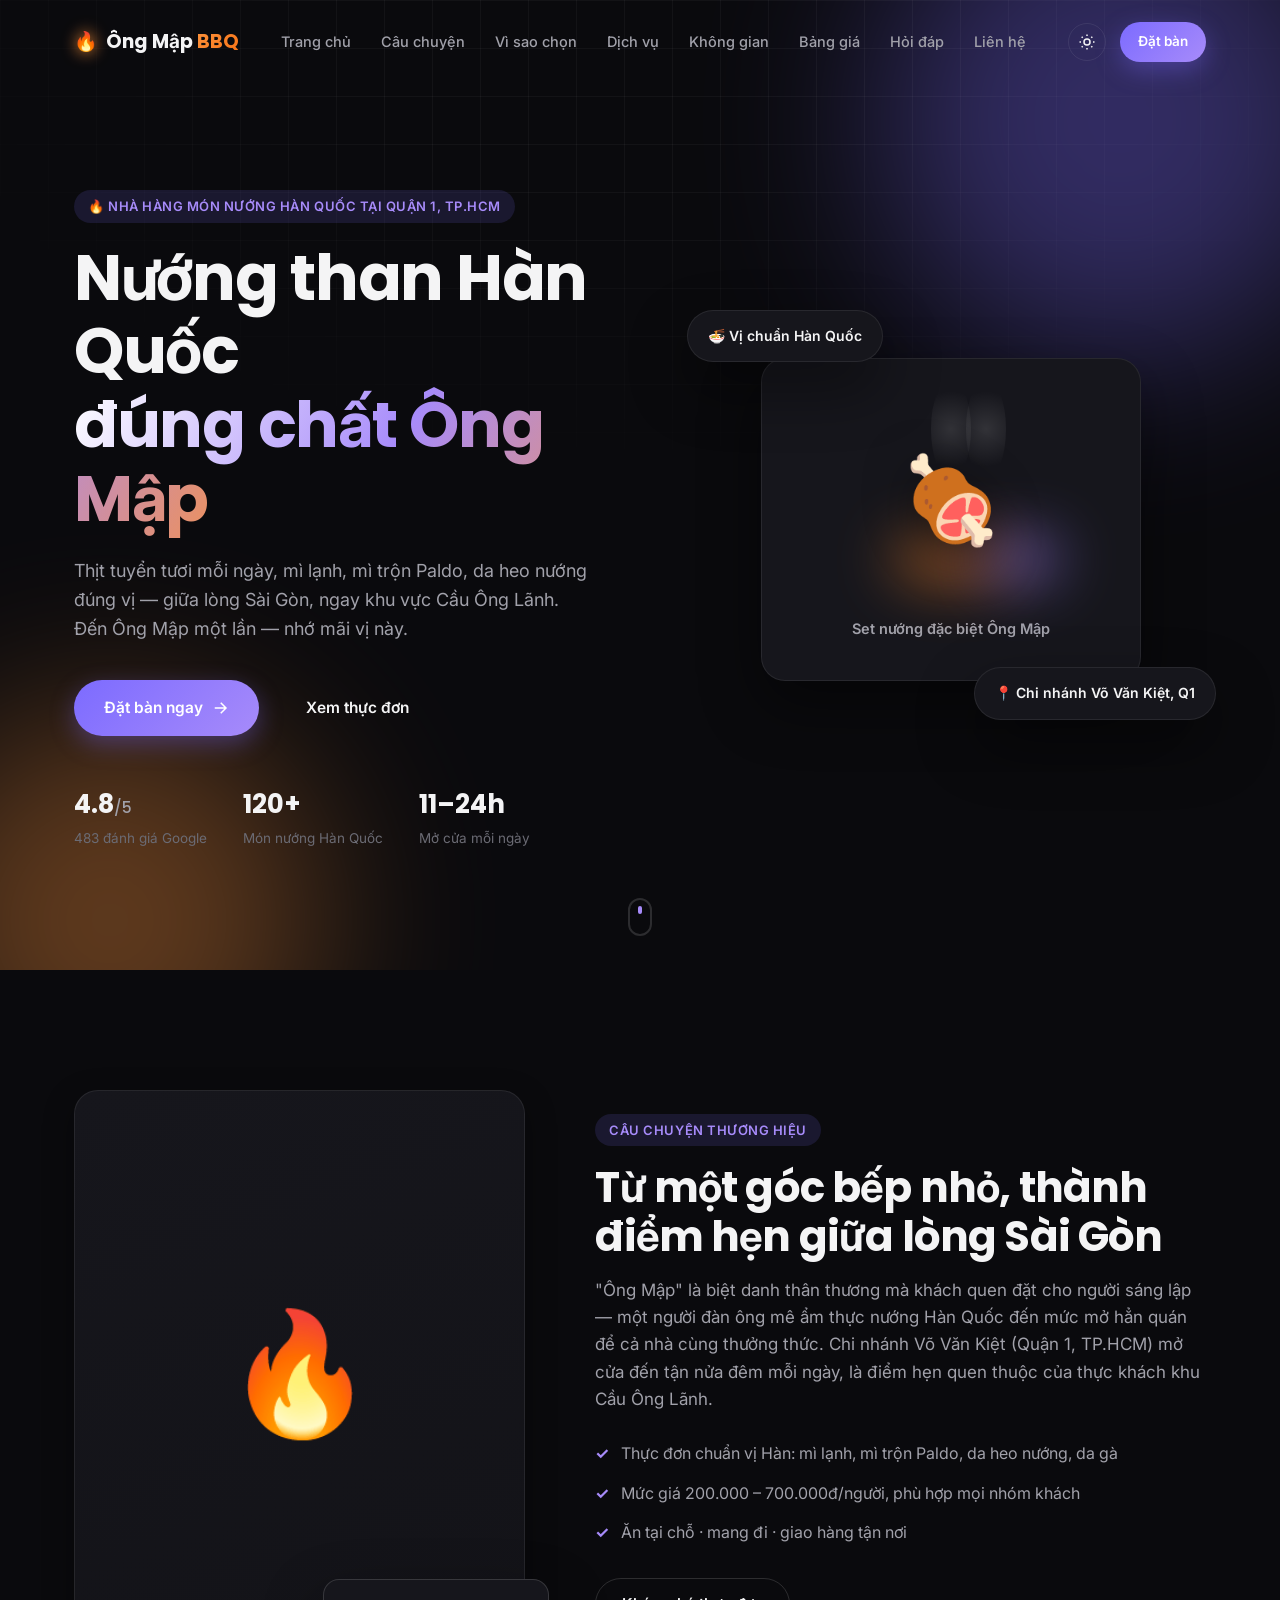
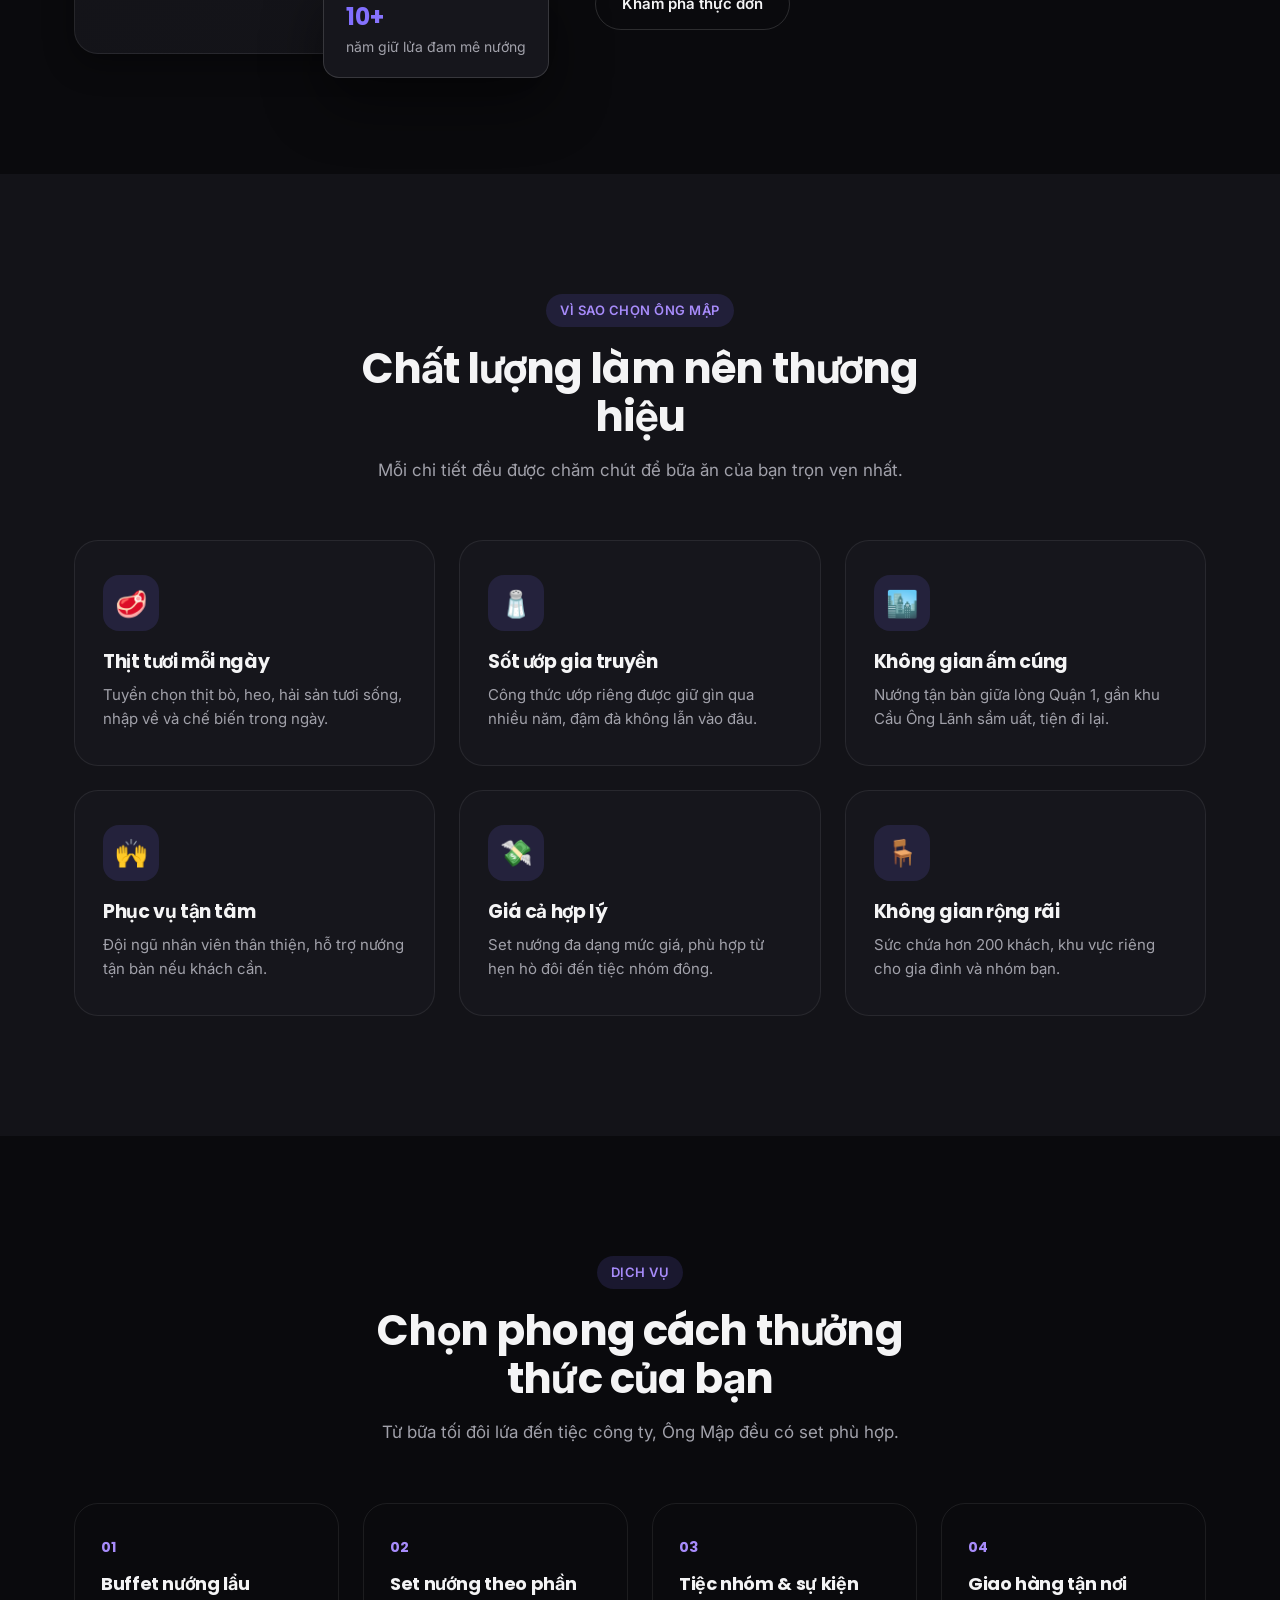
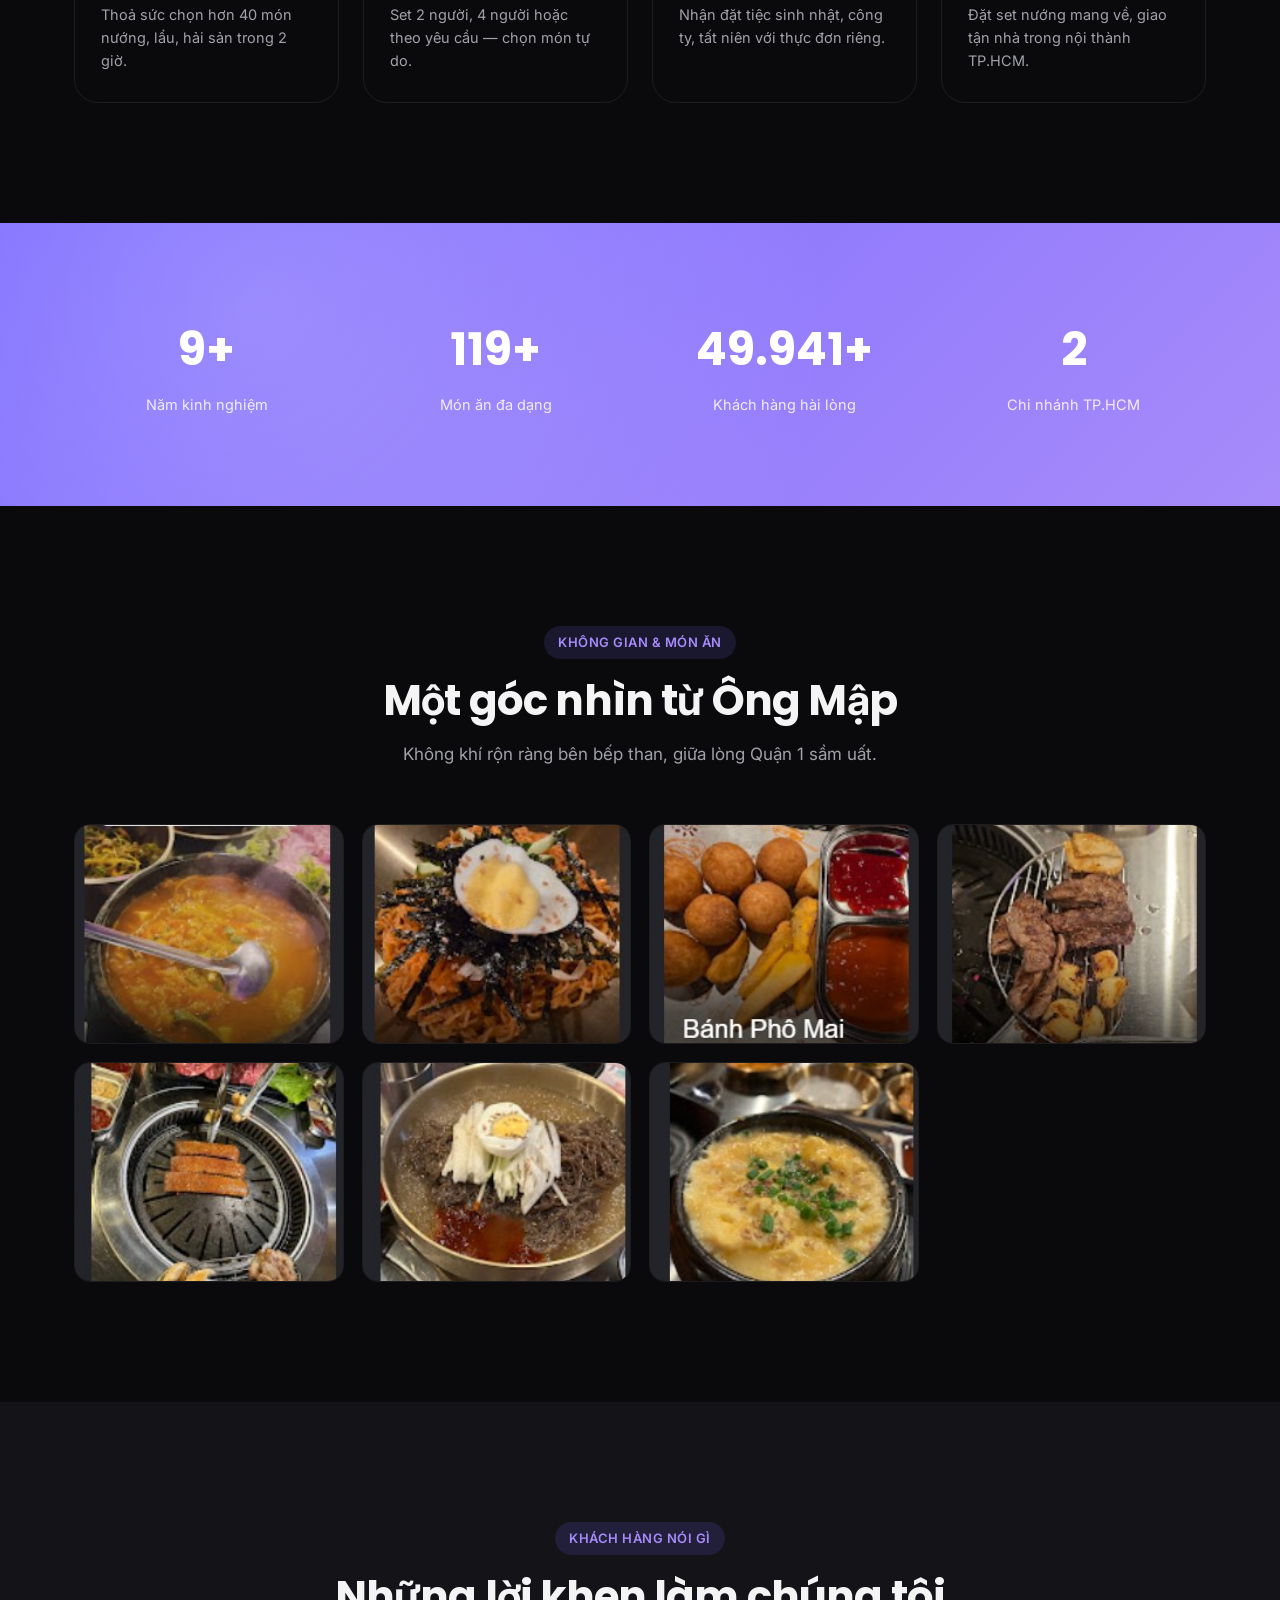
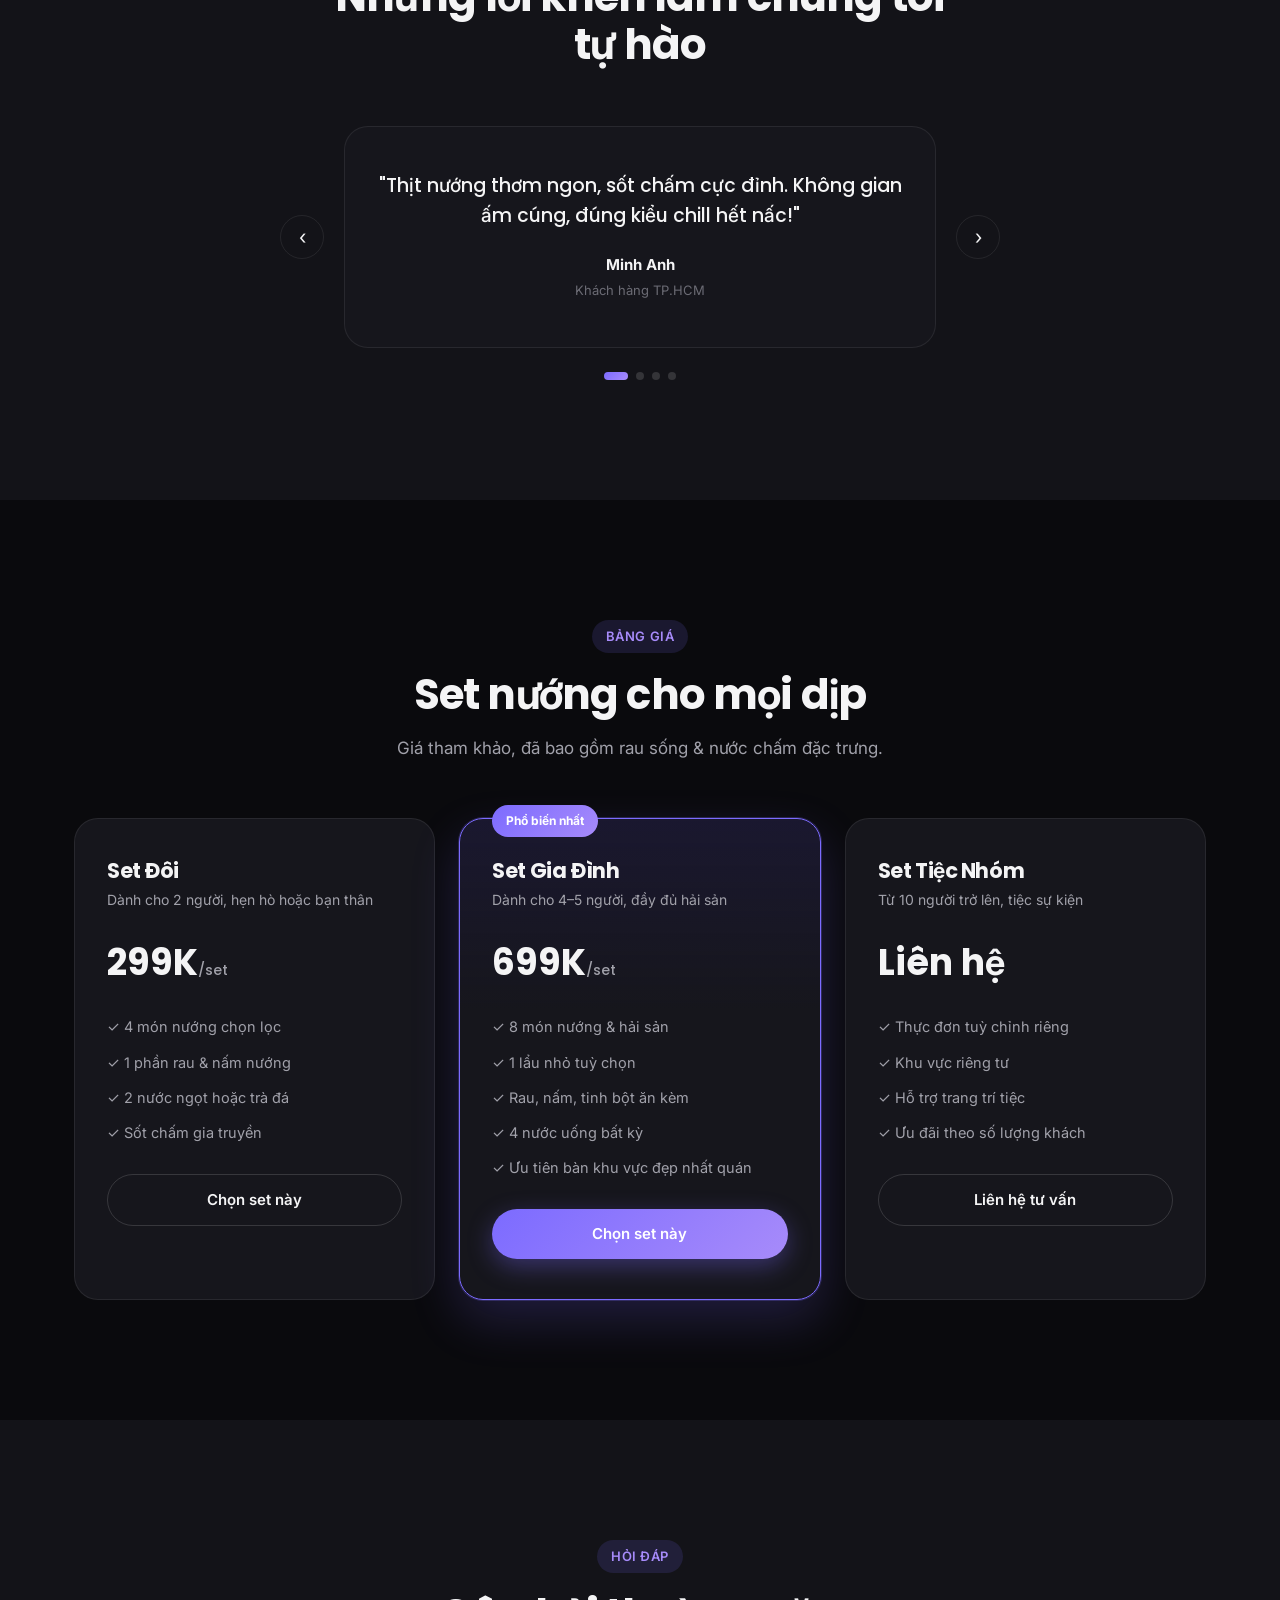
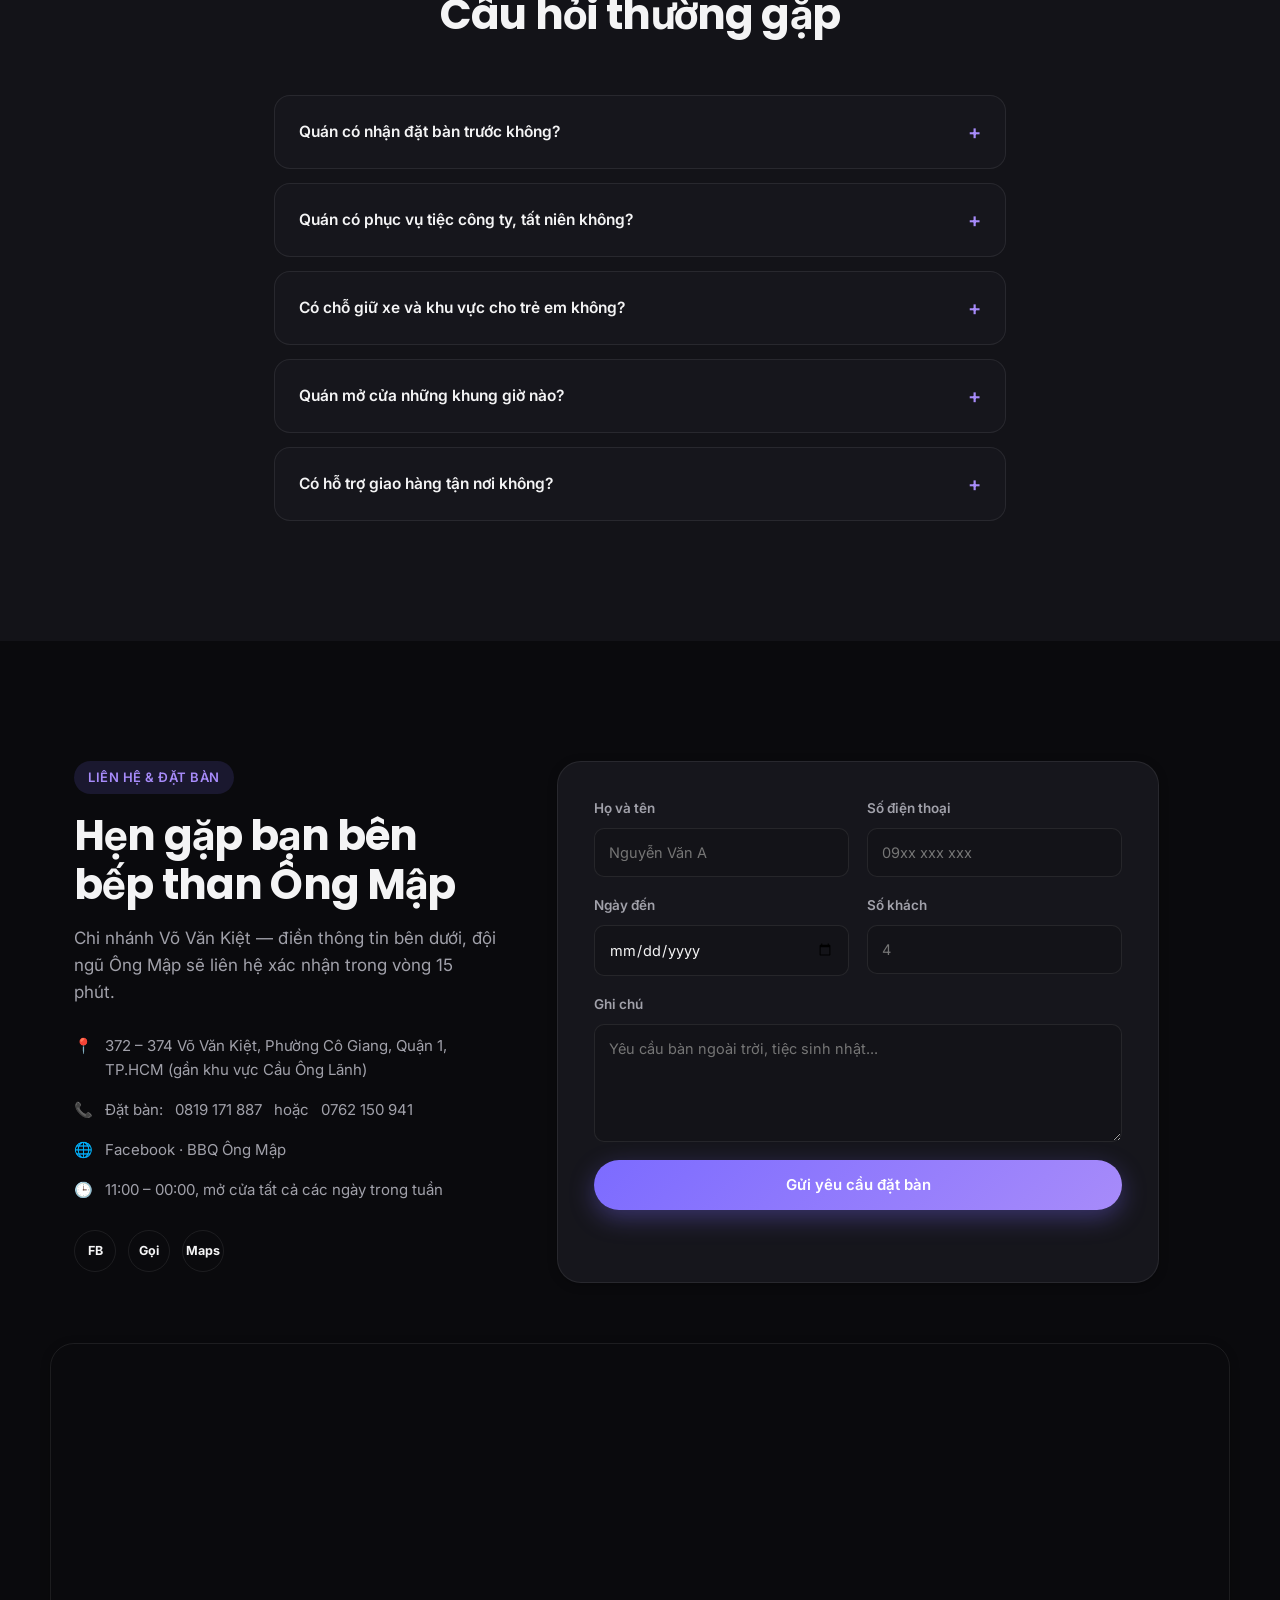
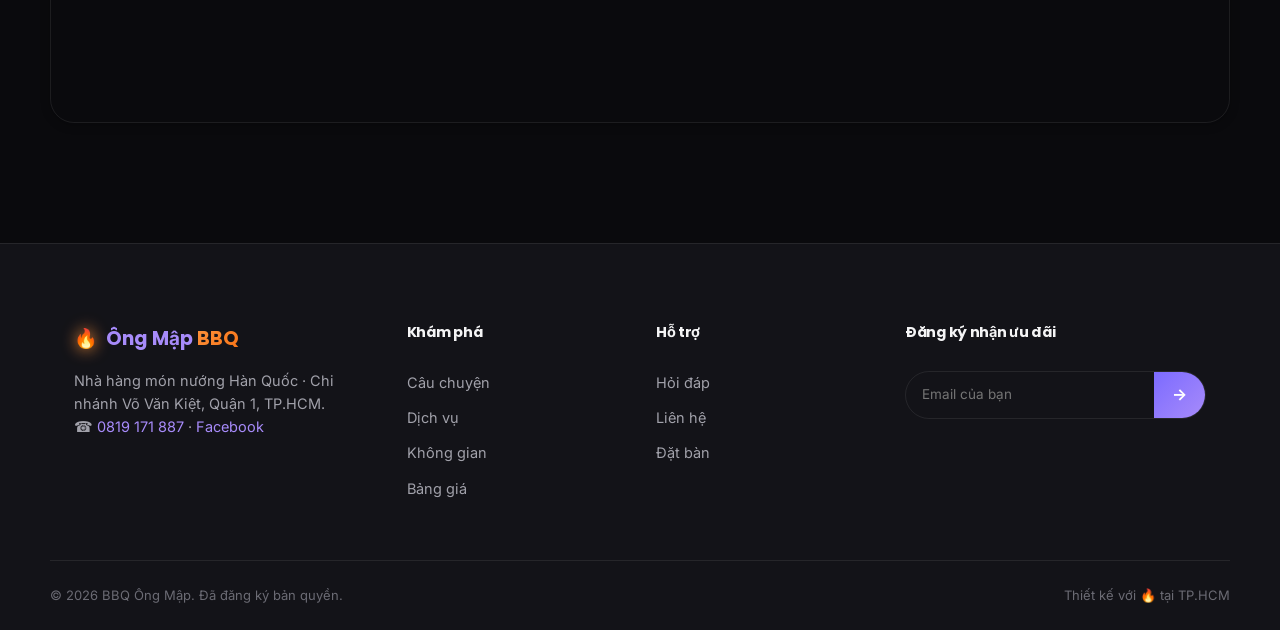
==== commit fff44103: "Add files via upload" ====
--- a/index.html
+++ b/index.html
@@ -12,7 +12,39 @@
   <!-- Open Graph -->
   <meta property="og:title" content="BBQ Ông Mập" />
   <meta property="og:description" content="Nhà hàng món nướng Hàn Quốc — 372-374 Võ Văn Kiệt, Quận 1, TP.HCM. Mở cửa 11:00 - 00:00 mỗi ngày. Đặt bàn ngay." />
-  <meta property="og:type" content="website" />
+  <meta property="og:type" content="restaurant" />
+  <meta property="og:locale" content="vi_VN" />
+  <meta property="og:url" content="https://bbq-ong-map-vo-van-kiet.vercel.app/" />
+  <meta property="og:site_name" content="BBQ Ông Mập" />
+  <meta property="og:image" content="https://bbq-ong-map-vo-van-kiet.vercel.app/img/og-cover.jpg" />
+  <meta name="twitter:card" content="summary_large_image" />
+
+  <!-- Schema.org: giúp Google hiểu đây là nhà hàng, có thể hiện sao/giờ mở cửa/địa chỉ ngay trên kết quả tìm kiếm -->
+  <script type="application/ld+json">
+  {
+    "@context": "https://schema.org",
+    "@type": "Restaurant",
+    "name": "BBQ Ông Mập",
+    "servesCuisine": "Korean BBQ",
+    "priceRange": "200.000₫ - 700.000₫",
+    "telephone": "+84819171887",
+    "address": {
+      "@type": "PostalAddress",
+      "streetAddress": "372-374 Võ Văn Kiệt, Phường Cô Giang",
+      "addressLocality": "Quận 1",
+      "addressRegion": "TP.HCM",
+      "addressCountry": "VN"
+    },
+    "openingHoursSpecification": {
+      "@type": "OpeningHoursSpecification",
+      "dayOfWeek": ["Monday","Tuesday","Wednesday","Thursday","Friday","Saturday","Sunday"],
+      "opens": "11:00",
+      "closes": "00:00"
+    },
+    "url": "https://bbq-ong-map-vo-van-kiet.vercel.app/",
+    "sameAs": ["https://www.facebook.com/profile.php?id=100095370390204"]
+  }
+  </script>
 
   <link rel="icon" href="data:image/svg+xml,%3Csvg%20xmlns%3D%27http%3A//www.w3.org/2000/svg%27%20viewBox%3D%270%200%20100%20100%27%3E%3Ctext%20y%3D%27.9em%27%20font-size%3D%2790%27%3E%F0%9F%94%A5%3C/text%3E%3C/svg%3E" />
 
@@ -140,7 +172,7 @@
         </div>
         <div class="about__content fade-up" style="--delay:.1s">
           <span class="eyebrow">Câu chuyện thương hiệu</span>
-          <h2 class="section__title">Từ một góc bếp nhỏ, thành điểm hẹn cả thành phố biển</h2>
+          <h2 class="section__title">Từ một góc bếp nhỏ, thành điểm hẹn giữa lòng Sài Gòn</h2>
           <p class="section__desc">
             "Ông Mập" là biệt danh thân thương mà khách quen đặt cho người sáng lập —
             một người đàn ông mê ẩm thực nướng Hàn Quốc đến mức mở hẳn quán để cả nhà
@@ -263,7 +295,7 @@
         <div class="section__head fade-up">
           <span class="eyebrow">Không gian &amp; món ăn</span>
           <h2 class="section__title">Một góc nhìn từ Ông Mập</h2>
-          <p class="section__desc">Không khí rộn ràng bên bếp than, giữa lòng thành phố biển.</p>
+          <p class="section__desc">Không khí rộn ràng bên bếp than, giữa lòng Quận 1 sầm uất.</p>
         </div>
 
         <div class="gallery">
